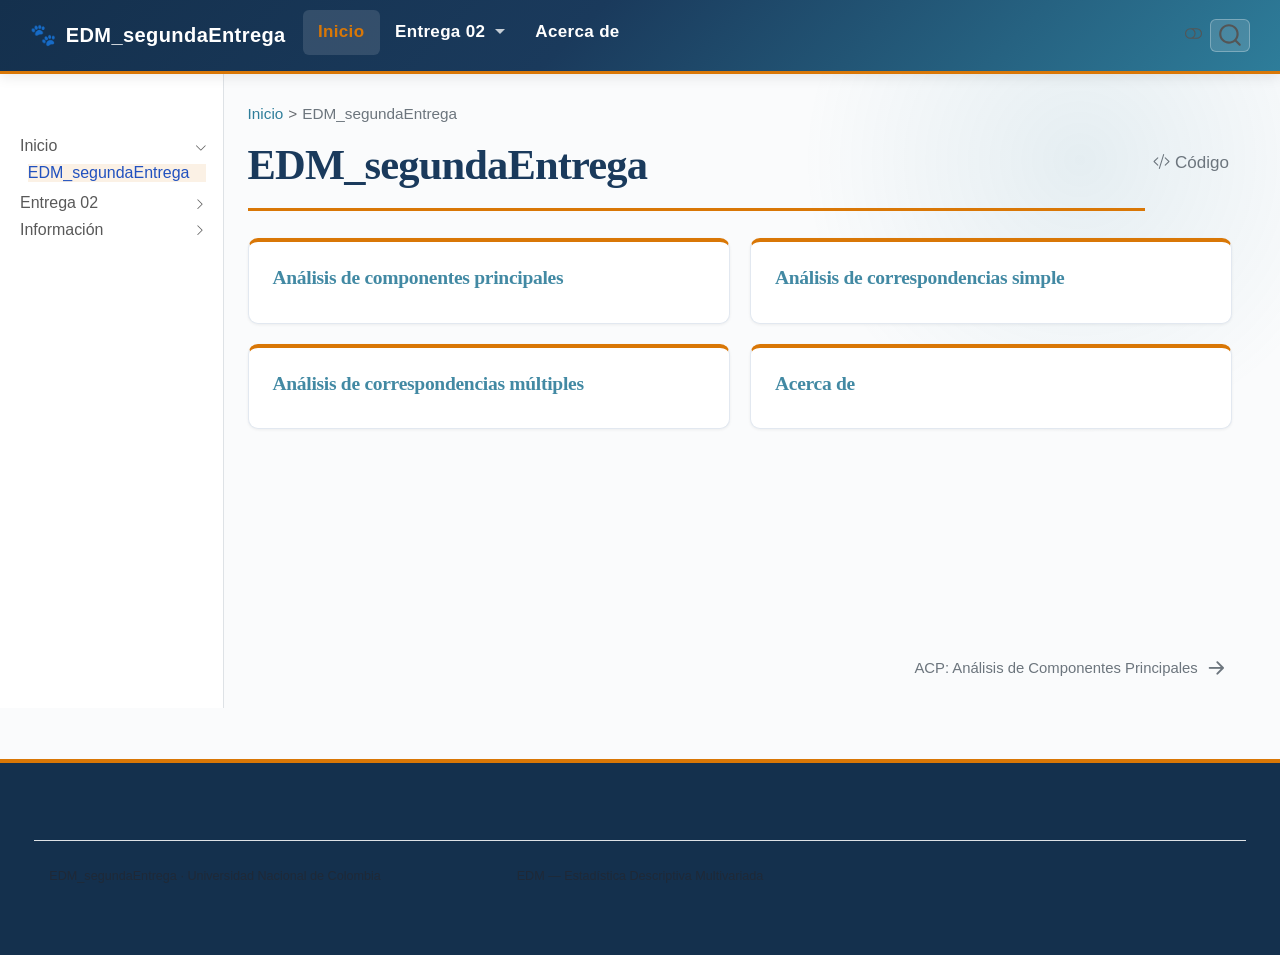
==== index.html @ a20673fd "Built site for gh-pages" ====
<!DOCTYPE html>
<html xmlns="http://www.w3.org/1999/xhtml" lang="es" xml:lang="es"><head>

<meta charset="utf-8">
<meta name="generator" content="quarto-1.10.19">

<meta name="viewport" content="width=device-width, initial-scale=1.0, user-scalable=yes">


<title>EDM_segundaEntrega</title>
<style>
/* Default styles provided by pandoc.
** See https://pandoc.org/MANUAL.html#variables-for-html for config info.
*/
span.smallcaps{font-variant: small-caps;}
div.columns{display: flex; gap: 1.5em;}
div.column{flex: auto;}
@media screen {
div.columns{gap: min(4vw, 1.5em);}
div.column{overflow-x: auto;}
}
div.hanging-indent{margin-left: 1.5em; text-indent: -1.5em;}
ul.task-list{list-style: none;}
ul.task-list li input[type="checkbox"] {
  width: 0.8em;
  margin: 0 0.8em 0.2em -1em; /* quarto-specific, see https://github.com/quarto-dev/quarto-cli/issues/4556 */ 
  vertical-align: middle;
}
/* CSS for syntax highlighting */
html { -webkit-text-size-adjust: 100%; }
pre > code.sourceCode { white-space: pre; position: relative; }
pre > code.sourceCode > span { display: inline-block; line-height: 1.25; }
pre > code.sourceCode > span:empty { height: 1.2em; }
.sourceCode { overflow: visible; }
code.sourceCode > span { color: inherit; text-decoration: inherit; }
div.sourceCode { margin: 1em 0; }
pre.sourceCode { margin: 0; }
@media screen {
div.sourceCode { overflow: auto; }
}
@media print {
pre > code.sourceCode { white-space: pre-wrap; }
pre > code.sourceCode > span { text-indent: -5em; padding-left: 5em; }
}
pre.numberSource code
  { counter-reset: source-line 0; }
pre.numberSource code > span
  { position: relative; left: -4em; counter-increment: source-line; }
pre.numberSource code > span > a:first-child::before
  { content: counter(source-line);
    position: relative; left: -1em; text-align: right; vertical-align: baseline;
    border: none; display: inline-block;
    -webkit-touch-callout: none; -webkit-user-select: none;
    -khtml-user-select: none; -moz-user-select: none;
    -ms-user-select: none; user-select: none;
    padding: 0 4px; width: 4em;
  }
pre.numberSource { margin-left: 3em;  padding-left: 4px; }
div.sourceCode
  {   }
@media screen {
pre > code.sourceCode > span > a:first-child::before { text-decoration: underline; }
}
</style>


<script src="site_libs/quarto-nav/quarto-nav.js"></script>
<script src="site_libs/clipboard/clipboard.min.js"></script>
<script src="site_libs/quarto-search/autocomplete.umd.js"></script>
<script src="site_libs/quarto-search/fuse.min.js"></script>
<script src="site_libs/quarto-search/quarto-search.js"></script>
<meta name="quarto:offset" content="./">
<link href="./entregas/PCA.html" rel="next">
<script src="site_libs/quarto-html/quarto.js" type="module"></script>
<script src="site_libs/quarto-html/tabsets/tabsets.js" type="module"></script>
<script src="site_libs/quarto-html/popper.min.js"></script>
<script src="site_libs/quarto-html/tippy.umd.min.js"></script>
<script src="site_libs/quarto-html/anchor.min.js"></script>
<link href="site_libs/quarto-html/tippy.css" rel="stylesheet">
<link href="site_libs/quarto-html/quarto-syntax-highlighting-5c1318cf63eba56dbef7ba16bc7d56f5.css" rel="stylesheet" class="quarto-color-scheme" id="quarto-text-highlighting-styles">
<link href="site_libs/quarto-html/quarto-syntax-highlighting-dark-6453f418aeef366c23116eb9cb0b6816.css" rel="stylesheet" class="quarto-color-scheme quarto-color-alternate" id="quarto-text-highlighting-styles">
<link href="site_libs/quarto-html/quarto-syntax-highlighting-5c1318cf63eba56dbef7ba16bc7d56f5.css" rel="stylesheet" class="quarto-color-scheme-extra" id="quarto-text-highlighting-styles">
<script src="site_libs/bootstrap/bootstrap.min.js"></script>
<link href="site_libs/bootstrap/bootstrap-icons.css" rel="stylesheet">
<link href="site_libs/bootstrap/bootstrap-74d19e79992467fccd1882236d97e988.min.css" rel="stylesheet" append-hash="true" class="quarto-color-scheme" id="quarto-bootstrap" data-mode="light">
<link href="site_libs/bootstrap/bootstrap-dark-070e54764458ee5734a9f7e2965ee2d2.min.css" rel="stylesheet" append-hash="true" class="quarto-color-scheme quarto-color-alternate" id="quarto-bootstrap" data-mode="dark">
<link href="site_libs/bootstrap/bootstrap-74d19e79992467fccd1882236d97e988.min.css" rel="stylesheet" append-hash="true" class="quarto-color-scheme-extra" id="quarto-bootstrap" data-mode="light">
<script id="quarto-search-options" type="application/json">{
  "location": "navbar",
  "copy-button": false,
  "collapse-after": 3,
  "panel-placement": "end",
  "type": "overlay",
  "limit": 30,
  "keyboard-shortcut": [
    "f",
    "/",
    "s"
  ],
  "show-item-context": true,
  "language": {
    "search-no-results-text": "No se han encontrado resultados",
    "search-matching-documents-text": "documentos encontrados",
    "search-copy-link-title": "Copiar el enlace en la búsqueda",
    "search-hide-matches-text": "Ocultar resultados adicionales",
    "search-more-match-text": "resultado adicional en este documento",
    "search-more-matches-text": "resultados adicionales en este documento",
    "search-clear-button-title": "Borrar",
    "search-text-placeholder": "",
    "search-detached-cancel-button-title": "Cancelar",
    "search-submit-button-title": "Enviar",
    "search-label": "Buscar"
  }
}</script>
<style>html{ scroll-behavior: smooth; }</style>
<meta name="author" content="Jared Mijail Ramírez Escalante, María Paula Silva Capera">
<meta name="keywords" content="PetFinder, adopción de mascotas, EDM, R, Quarto">


<link rel="stylesheet" href="styles.css">
</head>

<body class="nav-sidebar docked nav-fixed fullcontent quarto-light"><script id="quarto-html-before-body" type="application/javascript">
    const toggleBodyColorMode = (bsSheetEl) => {
      const mode = bsSheetEl.getAttribute("data-mode");
      const bodyEl = window.document.querySelector("body");
      if (mode === "dark") {
        bodyEl.classList.add("quarto-dark");
        bodyEl.classList.remove("quarto-light");
      } else {
        bodyEl.classList.add("quarto-light");
        bodyEl.classList.remove("quarto-dark");
      }
    }
    const toggleBodyColorPrimary = () => {
      const bsSheetEl = window.document.querySelector("link#quarto-bootstrap:not([rel=disabled-stylesheet])");
      if (bsSheetEl) {
        toggleBodyColorMode(bsSheetEl);
      }
    }
    const setColorSchemeToggle = (alternate) => {
      const toggles = window.document.querySelectorAll('.quarto-color-scheme-toggle');
      for (let i=0; i < toggles.length; i++) {
        const toggle = toggles[i];
        if (toggle) {
          if (alternate) {
            toggle.classList.add("alternate");
          } else {
            toggle.classList.remove("alternate");
          }
        }
      }
    };
    const toggleColorMode = (alternate) => {
      // Switch the stylesheets
      const primaryStylesheets = window.document.querySelectorAll('link.quarto-color-scheme:not(.quarto-color-alternate)');
      const alternateStylesheets = window.document.querySelectorAll('link.quarto-color-scheme.quarto-color-alternate');
      manageTransitions('#quarto-margin-sidebar .nav-link', false);
      if (alternate) {
        // note: dark is layered on light, we don't disable primary!
        enableStylesheet(alternateStylesheets);
        for (const sheetNode of alternateStylesheets) {
          if (sheetNode.id === "quarto-bootstrap") {
            toggleBodyColorMode(sheetNode);
          }
        }
      } else {
        disableStylesheet(alternateStylesheets);
        enableStylesheet(primaryStylesheets)
        toggleBodyColorPrimary();
      }
      manageTransitions('#quarto-margin-sidebar .nav-link', true);
      // Switch the toggles
      setColorSchemeToggle(alternate)
      // Hack to workaround the fact that safari doesn't
      // properly recolor the scrollbar when toggling (#1455)
      if (navigator.userAgent.indexOf('Safari') > 0 && navigator.userAgent.indexOf('Chrome') == -1) {
        manageTransitions("body", false);
        window.scrollTo(0, 1);
        setTimeout(() => {
          window.scrollTo(0, 0);
          manageTransitions("body", true);
        }, 40);
      }
    }
    const disableStylesheet = (stylesheets) => {
      for (let i=0; i < stylesheets.length; i++) {
        const stylesheet = stylesheets[i];
        stylesheet.rel = 'disabled-stylesheet';
      }
    }
    const enableStylesheet = (stylesheets) => {
      for (let i=0; i < stylesheets.length; i++) {
        const stylesheet = stylesheets[i];
        if(stylesheet.rel !== 'stylesheet') { // for Chrome, which will still FOUC without this check
          stylesheet.rel = 'stylesheet';
        }
      }
    }
    const manageTransitions = (selector, allowTransitions) => {
      const els = window.document.querySelectorAll(selector);
      for (let i=0; i < els.length; i++) {
        const el = els[i];
        if (allowTransitions) {
          el.classList.remove('notransition');
        } else {
          el.classList.add('notransition');
        }
      }
    }
    const isFileUrl = () => {
      return window.location.protocol === 'file:';
    }
    const hasAlternateSentinel = () => {
      let styleSentinel = getColorSchemeSentinel();
      if (styleSentinel !== null) {
        return styleSentinel === "alternate";
      } else {
        return false;
      }
    }
    const setStyleSentinel = (alternate) => {
      const value = alternate ? "alternate" : "default";
      if (!isFileUrl()) {
        window.localStorage.setItem("quarto-color-scheme", value);
      } else {
        localAlternateSentinel = value;
      }
    }
    const getColorSchemeSentinel = () => {
      if (!isFileUrl()) {
        const storageValue = window.localStorage.getItem("quarto-color-scheme");
        return storageValue != null ? storageValue : localAlternateSentinel;
      } else {
        return localAlternateSentinel;
      }
    }
    const toggleGiscusIfUsed = (isAlternate, darkModeDefault) => {
      const baseTheme = document.querySelector('#giscus-base-theme')?.value ?? 'light';
      const alternateTheme = document.querySelector('#giscus-alt-theme')?.value ?? 'dark';
      let newTheme = '';
      if(authorPrefersDark) {
        newTheme = isAlternate ? baseTheme : alternateTheme;
      } else {
        newTheme = isAlternate ? alternateTheme : baseTheme;
      }
      const changeGiscusTheme = () => {
        // From: https://github.com/giscus/giscus/issues/336
        const sendMessage = (message) => {
          const iframe = document.querySelector('iframe.giscus-frame');
          if (!iframe) return;
          iframe.contentWindow.postMessage({ giscus: message }, 'https://giscus.app');
        }
        sendMessage({
          setConfig: {
            theme: newTheme
          }
        });
      }
      const isGiscussLoaded = window.document.querySelector('iframe.giscus-frame') !== null;
      if (isGiscussLoaded) {
        changeGiscusTheme();
      }
    };
    const authorPrefersDark = false;
    const darkModeDefault = authorPrefersDark;
      document.querySelector('link#quarto-text-highlighting-styles.quarto-color-scheme-extra').rel = 'disabled-stylesheet';
      document.querySelector('link#quarto-bootstrap.quarto-color-scheme-extra').rel = 'disabled-stylesheet';
    let localAlternateSentinel = darkModeDefault ? 'alternate' : 'default';
    // Dark / light mode switch
    window.quartoToggleColorScheme = () => {
      // Read the current dark / light value
      let toAlternate = !hasAlternateSentinel();
      toggleColorMode(toAlternate);
      setStyleSentinel(toAlternate);
      toggleGiscusIfUsed(toAlternate, darkModeDefault);
      window.dispatchEvent(new Event('resize'));
    };
    // Switch to dark mode if need be
    if (hasAlternateSentinel()) {
      toggleColorMode(true);
    } else {
      toggleColorMode(false);
    }
  </script>

<div id="quarto-search-results"></div>
  <header id="quarto-header" class="headroom fixed-top">
    <nav class="navbar navbar-expand-lg " data-bs-theme="dark">
      <div class="navbar-container container-fluid">
      <div class="navbar-brand-container mx-auto">
    <a class="navbar-brand" href="./index.html">
    <span class="navbar-title">EDM_segundaEntrega</span>
    </a>
  </div>
            <div id="quarto-search" class="" title="Buscar"></div>
          <button class="navbar-toggler" type="button" data-bs-toggle="collapse" data-bs-target="#navbarCollapse" aria-controls="navbarCollapse" role="menu" aria-expanded="false" aria-label="Navegación de palanca" onclick="if (window.quartoToggleHeadroom) { window.quartoToggleHeadroom(); }">
  <span class="navbar-toggler-icon"></span>
</button>
          <div class="collapse navbar-collapse" id="navbarCollapse">
            <ul class="navbar-nav navbar-nav-scroll me-auto">
  <li class="nav-item">
    <a class="nav-link active" href="./index.html" aria-current="page"> 
<span class="menu-text">Inicio</span></a>
  </li>  
  <li class="nav-item dropdown ">
    <a class="nav-link dropdown-toggle" href="#" id="nav-menu-entrega-02" role="link" data-bs-toggle="dropdown" aria-expanded="false">
 <span class="menu-text">Entrega 02</span>
    </a>
    <ul class="dropdown-menu" aria-labelledby="nav-menu-entrega-02">    
        <li>
    <a class="dropdown-item" href="./entregas/PCA.html">
 <span class="dropdown-text">Análisis de Componentes Principales</span></a>
  </li>  
        <li>
    <a class="dropdown-item" href="./entregas/ACS.html">
 <span class="dropdown-text">Análisis de Correspondencias Simple</span></a>
  </li>  
        <li>
    <a class="dropdown-item" href="./entregas/ACM.html">
 <span class="dropdown-text">Análisis de Correspondencias Múltiples</span></a>
  </li>  
    </ul>
  </li>
  <li class="nav-item">
    <a class="nav-link" href="./about.html"> 
<span class="menu-text">Acerca de</span></a>
  </li>  
</ul>
          </div> <!-- /navcollapse -->
            <div class="quarto-navbar-tools">
  <a href="" class="quarto-color-scheme-toggle quarto-navigation-tool  px-1" onclick="window.quartoToggleColorScheme(); return false;" title="Alternar modo oscuro"><i class="bi"></i></a>
</div>
      </div> <!-- /container-fluid -->
    </nav>
  <nav class="quarto-secondary-nav">
    <div class="container-fluid d-flex">
      <button type="button" class="quarto-btn-toggle btn" data-bs-toggle="collapse" role="button" data-bs-target=".quarto-sidebar-collapse-item" aria-controls="quarto-sidebar" aria-expanded="false" aria-label="Alternar barra lateral" onclick="if (window.quartoToggleHeadroom) { window.quartoToggleHeadroom(); }">
        <i class="bi bi-layout-text-sidebar-reverse"></i>
      </button>
        <nav class="quarto-page-breadcrumbs" aria-label="breadcrumb"><ol class="breadcrumb"><li class="breadcrumb-item"><a href="./index.html">Inicio</a></li><li class="breadcrumb-item"><a href="./index.html">EDM_segundaEntrega</a></li></ol></nav>
        <a class="flex-grow-1" role="navigation" data-bs-toggle="collapse" data-bs-target=".quarto-sidebar-collapse-item" aria-controls="quarto-sidebar" aria-expanded="false" aria-label="Alternar barra lateral" onclick="if (window.quartoToggleHeadroom) { window.quartoToggleHeadroom(); }">      
        </a>
      <button type="button" class="btn quarto-search-button" aria-label="Buscar" onclick="window.quartoOpenSearch();">
        <i class="bi bi-search"></i>
      </button>
    </div>
  </nav>
</header>
<!-- content -->
<div id="quarto-content" class="quarto-container page-columns page-rows-contents page-layout-article page-navbar">
<!-- sidebar -->
  <nav id="quarto-sidebar" class="sidebar collapse collapse-horizontal quarto-sidebar-collapse-item sidebar-navigation docked overflow-auto">
        <div class="mt-2 flex-shrink-0 align-items-center">
        <div class="sidebar-search">
        <div id="quarto-search" class="" title="Buscar"></div>
        </div>
        </div>
    <div class="sidebar-menu-container"> 
    <ul class="list-unstyled mt-1">
        <li class="sidebar-item sidebar-item-section">
      <div class="sidebar-item-container"> 
            <a class="sidebar-item-text sidebar-link text-start" data-bs-toggle="collapse" data-bs-target="#quarto-sidebar-section-1" role="navigation" aria-expanded="true">
 <span class="menu-text">Inicio</span></a>
          <a class="sidebar-item-toggle text-start" data-bs-toggle="collapse" data-bs-target="#quarto-sidebar-section-1" role="navigation" aria-expanded="true" aria-label="Alternar sección">
            <i class="bi bi-chevron-right ms-2"></i>
          </a> 
      </div>
      <ul id="quarto-sidebar-section-1" class="collapse list-unstyled sidebar-section depth1 show">  
          <li class="sidebar-item">
  <div class="sidebar-item-container"> 
  <a href="./index.html" class="sidebar-item-text sidebar-link active">
 <span class="menu-text">EDM_segundaEntrega</span></a>
  </div>
</li>
      </ul>
  </li>
        <li class="sidebar-item sidebar-item-section">
      <div class="sidebar-item-container"> 
            <a class="sidebar-item-text sidebar-link text-start collapsed" data-bs-toggle="collapse" data-bs-target="#quarto-sidebar-section-2" role="navigation" aria-expanded="false">
 <span class="menu-text">Entrega 02</span></a>
          <a class="sidebar-item-toggle text-start collapsed" data-bs-toggle="collapse" data-bs-target="#quarto-sidebar-section-2" role="navigation" aria-expanded="false" aria-label="Alternar sección">
            <i class="bi bi-chevron-right ms-2"></i>
          </a> 
      </div>
      <ul id="quarto-sidebar-section-2" class="collapse list-unstyled sidebar-section depth1 ">  
          <li class="sidebar-item">
  <div class="sidebar-item-container"> 
  <a href="./entregas/PCA.html" class="sidebar-item-text sidebar-link">
 <span class="menu-text">ACP: Análisis de Componentes Principales</span></a>
  </div>
</li>
          <li class="sidebar-item">
  <div class="sidebar-item-container"> 
  <a href="./entregas/ACS.html" class="sidebar-item-text sidebar-link">
 <span class="menu-text">EACS: Análisis de correspondencias simple</span></a>
  </div>
</li>
          <li class="sidebar-item">
  <div class="sidebar-item-container"> 
  <a href="./entregas/ACM.html" class="sidebar-item-text sidebar-link">
 <span class="menu-text">ACM: Análisis de correspondencias múltiples</span></a>
  </div>
</li>
      </ul>
  </li>
        <li class="sidebar-item sidebar-item-section">
      <div class="sidebar-item-container"> 
            <a class="sidebar-item-text sidebar-link text-start collapsed" data-bs-toggle="collapse" data-bs-target="#quarto-sidebar-section-3" role="navigation" aria-expanded="false">
 <span class="menu-text">Información</span></a>
          <a class="sidebar-item-toggle text-start collapsed" data-bs-toggle="collapse" data-bs-target="#quarto-sidebar-section-3" role="navigation" aria-expanded="false" aria-label="Alternar sección">
            <i class="bi bi-chevron-right ms-2"></i>
          </a> 
      </div>
      <ul id="quarto-sidebar-section-3" class="collapse list-unstyled sidebar-section depth1 ">  
          <li class="sidebar-item">
  <div class="sidebar-item-container"> 
  <a href="./about.html" class="sidebar-item-text sidebar-link">
 <span class="menu-text">Acerca de</span></a>
  </div>
</li>
      </ul>
  </li>
    </ul>
    </div>
</nav>
<div id="quarto-sidebar-glass" class="quarto-sidebar-collapse-item" data-bs-toggle="collapse" data-bs-target=".quarto-sidebar-collapse-item"></div>
<!-- margin-sidebar -->
    
<!-- main -->
<main class="content" id="quarto-document-content">


<header id="title-block-header" class="quarto-title-block default"><nav class="quarto-page-breadcrumbs quarto-title-breadcrumbs d-none d-lg-block" aria-label="breadcrumb"><ol class="breadcrumb"><li class="breadcrumb-item"><a href="./index.html">Inicio</a></li><li class="breadcrumb-item"><a href="./index.html">EDM_segundaEntrega</a></li></ol></nav>
<div class="quarto-title">
<div class="quarto-title-block"><div><h1 class="title">EDM_segundaEntrega</h1><button type="button" class="btn code-tools-button" id="quarto-code-tools-source"><i class="bi"></i> Código</button></div></div>
</div>



<div class="quarto-title-meta">

    
  
    
  </div>
  


</header>


<div class="card-grid">
<section id="análisis-de-componentes-principales" class="level3 card">
<h3 class="anchored" data-anchor-id="análisis-de-componentes-principales"><a href="./entregas/PCA.html">Análisis de componentes principales</a></h3>
</section>
<section id="análisis-de-correspondencias-simple" class="level3 card">
<h3 class="anchored" data-anchor-id="análisis-de-correspondencias-simple"><a href="./entregas/ACS.html">Análisis de correspondencias simple</a></h3>
</section>
<section id="análisis-de-correspondencias-múltiples" class="level3 card">
<h3 class="anchored" data-anchor-id="análisis-de-correspondencias-múltiples"><a href="./entregas/ACM.html">Análisis de correspondencias múltiples</a></h3>
</section>
<section id="acerca-de" class="level3 card">
<h3 class="anchored" data-anchor-id="acerca-de"><a href="./about.html">Acerca de</a></h3>
</section>
</div>


<!-- -->


<a onclick="window.scrollTo(0, 0); return false;" role="button" id="quarto-back-to-top"><i class="bi bi-arrow-up"></i> Volver arriba</a></main> <!-- /main -->
<script id="quarto-html-after-body" type="application/javascript">
  window.document.addEventListener("DOMContentLoaded", function (event) {
    // Ensure there is a toggle, if there isn't float one in the top right
    if (window.document.querySelector('.quarto-color-scheme-toggle') === null) {
      const a = window.document.createElement('a');
      a.classList.add('top-right');
      a.classList.add('quarto-color-scheme-toggle');
      a.href = "";
      a.onclick = function() { try { window.quartoToggleColorScheme(); } catch {} return false; };
      const i = window.document.createElement("i");
      i.classList.add('bi');
      a.appendChild(i);
      window.document.body.appendChild(a);
    }
    setColorSchemeToggle(hasAlternateSentinel())
    const icon = "";
    const anchorJS = new window.AnchorJS();
    anchorJS.options = {
      placement: 'right',
      icon: icon
    };
    anchorJS.add('.anchored');
    const isCodeAnnotation = (el) => {
      for (const clz of el.classList) {
        if (clz.startsWith('code-annotation-')) {                     
          return true;
        }
      }
      return false;
    }
    const onCopySuccess = function(e) {
      // button target
      const button = e.trigger;
      // don't keep focus
      button.blur();
      // flash "checked"
      button.classList.add('code-copy-button-checked');
      var currentTitle = button.getAttribute("title");
      button.setAttribute("title", "Copiado");
      let tooltip;
      if (window.bootstrap) {
        button.setAttribute("data-bs-toggle", "tooltip");
        button.setAttribute("data-bs-placement", "left");
        button.setAttribute("data-bs-title", "Copiado");
        tooltip = new bootstrap.Tooltip(button, 
          { trigger: "manual", 
            customClass: "code-copy-button-tooltip",
            offset: [0, -8]});
        tooltip.show();    
      }
      setTimeout(function() {
        if (tooltip) {
          tooltip.hide();
          button.removeAttribute("data-bs-title");
          button.removeAttribute("data-bs-toggle");
          button.removeAttribute("data-bs-placement");
        }
        button.setAttribute("title", currentTitle);
        button.classList.remove('code-copy-button-checked');
      }, 1000);
      // clear code selection
      e.clearSelection();
    }
    const getTextToCopy = function(trigger) {
      const outerScaffold = trigger.parentElement.cloneNode(true);
      const codeEl = outerScaffold.querySelector('code');
      for (const childEl of codeEl.children) {
        if (isCodeAnnotation(childEl)) {
          childEl.remove();
        }
      }
      return codeEl.innerText;
    }
    const clipboard = new window.ClipboardJS('.code-copy-button:not([data-in-quarto-modal])', {
      text: getTextToCopy
    });
    clipboard.on('success', onCopySuccess);
    if (window.document.getElementById('quarto-embedded-source-code-modal')) {
      const clipboardModal = new window.ClipboardJS('.code-copy-button[data-in-quarto-modal]', {
        text: getTextToCopy,
        container: window.document.getElementById('quarto-embedded-source-code-modal')
      });
      clipboardModal.on('success', onCopySuccess);
    }
    const viewSource = window.document.getElementById('quarto-view-source') ||
                       window.document.getElementById('quarto-code-tools-source');
    if (viewSource) {
      const sourceUrl = viewSource.getAttribute("data-quarto-source-url");
      viewSource.addEventListener("click", function(e) {
        if (sourceUrl) {
          // rstudio viewer pane
          if (/\bcapabilities=\b/.test(window.location)) {
            window.open(sourceUrl);
          } else {
            window.location.href = sourceUrl;
          }
        } else {
          const modal = new bootstrap.Modal(document.getElementById('quarto-embedded-source-code-modal'));
          modal.show();
        }
        return false;
      });
    }
    function toggleCodeHandler(show) {
      return function(e) {
        const cellDetails = window.document.querySelectorAll(".cell details.code-fold");
        for (let i=0; i<cellDetails.length; i++) {
          const details = cellDetails[i];
          if (show) {
            details.open = true;
          } else {
            details.removeAttribute("open");
          }
        }
        const cellCodeDivs = window.document.querySelectorAll(".cell div.sourceCode.cell-code");
        const fromCls = show ? "hidden" : "unhidden";
        const toCls = show ? "unhidden" : "hidden";
        for (let i=0; i<cellCodeDivs.length; i++) {
          const codeDiv = cellCodeDivs[i];
          if (codeDiv.classList.contains(fromCls)) {
            codeDiv.classList.remove(fromCls);
            codeDiv.classList.add(toCls);
          } 
        }
        return false;
      }
    }
    const hideAllCode = window.document.getElementById("quarto-hide-all-code");
    if (hideAllCode) {
      hideAllCode.addEventListener("click", toggleCodeHandler(false));
    }
    const showAllCode = window.document.getElementById("quarto-show-all-code");
    if (showAllCode) {
      showAllCode.addEventListener("click", toggleCodeHandler(true));
    }
      var localhostRegex = new RegExp(/^(?:http|https):\/\/localhost\:?[0-9]*\//);
      var mailtoRegex = new RegExp(/^mailto:/);
        var filterRegex = new RegExp('/' + window.location.host + '/');
      var isInternal = (href) => {
          return filterRegex.test(href) || localhostRegex.test(href) || mailtoRegex.test(href);
      }
      // Inspect non-navigation links and adorn them if external
     var links = window.document.querySelectorAll('a[href]:not(.nav-link):not(.navbar-brand):not(.toc-action):not(.sidebar-link):not(.sidebar-item-toggle):not(.pagination-link):not(.no-external):not([aria-hidden]):not(.dropdown-item):not(.quarto-navigation-tool):not(.about-link)');
      for (var i=0; i<links.length; i++) {
        const link = links[i];
        if (!isInternal(link.href)) {
          // undo the damage that might have been done by quarto-nav.js in the case of
          // links that we want to consider external
          if (link.dataset.originalHref !== undefined) {
            link.href = link.dataset.originalHref;
          }
            // target, if specified
            link.setAttribute("target", "_blank");
            if (link.getAttribute("rel") === null) {
              link.setAttribute("rel", "noopener");
            }
            // default icon
            link.classList.add("external");
        }
      }
    function tippyHover(el, contentFn, onTriggerFn, onUntriggerFn) {
      const config = {
        allowHTML: true,
        maxWidth: 500,
        delay: 100,
        arrow: false,
        appendTo: function(el) {
            return el.parentElement;
        },
        interactive: true,
        interactiveBorder: 10,
        theme: 'quarto',
        placement: 'bottom-start',
      };
      if (contentFn) {
        config.content = contentFn;
      }
      if (onTriggerFn) {
        config.onTrigger = onTriggerFn;
      }
      if (onUntriggerFn) {
        config.onUntrigger = onUntriggerFn;
      }
      window.tippy(el, config); 
    }
    const noterefs = window.document.querySelectorAll('a[role="doc-noteref"]');
    for (var i=0; i<noterefs.length; i++) {
      const ref = noterefs[i];
      tippyHover(ref, function() {
        // use id or data attribute instead here
        let href = ref.getAttribute('data-footnote-href') || ref.getAttribute('href');
        try { href = new URL(href).hash; } catch {}
        const id = href.replace(/^#\/?/, "");
        const note = window.document.getElementById(id);
        if (note) {
          return note.innerHTML;
        } else {
          return "";
        }
      });
    }
    const xrefs = window.document.querySelectorAll('a.quarto-xref');
    const processXRef = (id, note) => {
      // Strip column container classes
      const stripColumnClz = (el) => {
        el.classList.remove("page-full", "page-columns");
        if (el.children) {
          for (const child of el.children) {
            stripColumnClz(child);
          }
        }
      }
      stripColumnClz(note)
      if (id === null || id.startsWith('sec-')) {
        // Special case sections, only their first couple elements
        const container = document.createElement("div");
        if (note.children && note.children.length > 2) {
          container.appendChild(note.children[0].cloneNode(true));
          for (let i = 1; i < note.children.length; i++) {
            const child = note.children[i];
            if (child.tagName === "P" && child.innerText === "") {
              continue;
            } else {
              container.appendChild(child.cloneNode(true));
              break;
            }
          }
          if (window.Quarto?.typesetMath) {
            window.Quarto.typesetMath(container);
          }
          return container.innerHTML
        } else {
          if (window.Quarto?.typesetMath) {
            window.Quarto.typesetMath(note);
          }
          return note.innerHTML;
        }
      } else {
        // Remove any anchor links if they are present
        const anchorLink = note.querySelector('a.anchorjs-link');
        if (anchorLink) {
          anchorLink.remove();
        }
        if (window.Quarto?.typesetMath) {
          window.Quarto.typesetMath(note);
        }
        if (note.classList.contains("callout")) {
          return note.outerHTML;
        } else {
          return note.innerHTML;
        }
      }
    }
    for (var i=0; i<xrefs.length; i++) {
      const xref = xrefs[i];
      tippyHover(xref, undefined, function(instance) {
        instance.disable();
        let url = xref.getAttribute('href');
        let hash = undefined; 
        if (url.startsWith('#')) {
          hash = url;
        } else {
          try { hash = new URL(url).hash; } catch {}
        }
        if (hash) {
          const id = hash.replace(/^#\/?/, "");
          const note = window.document.getElementById(id);
          if (note !== null) {
            try {
              const html = processXRef(id, note.cloneNode(true));
              instance.setContent(html);
            } finally {
              instance.enable();
              instance.show();
            }
          } else {
            // See if we can fetch this
            fetch(url.split('#')[0])
            .then(res => res.text())
            .then(html => {
              const parser = new DOMParser();
              const htmlDoc = parser.parseFromString(html, "text/html");
              const note = htmlDoc.getElementById(id);
              if (note !== null) {
                const html = processXRef(id, note);
                instance.setContent(html);
              } 
            }).finally(() => {
              instance.enable();
              instance.show();
            });
          }
        } else {
          // See if we can fetch a full url (with no hash to target)
          // This is a special case and we should probably do some content thinning / targeting
          fetch(url)
          .then(res => res.text())
          .then(html => {
            const parser = new DOMParser();
            const htmlDoc = parser.parseFromString(html, "text/html");
            const note = htmlDoc.querySelector('main.content');
            if (note !== null) {
              // This should only happen for chapter cross references
              // (since there is no id in the URL)
              // remove the first header
              if (note.children.length > 0 && note.children[0].tagName === "HEADER") {
                note.children[0].remove();
              }
              const html = processXRef(null, note);
              instance.setContent(html);
            } 
          }).finally(() => {
            instance.enable();
            instance.show();
          });
        }
      }, function(instance) {
      });
    }
        let selectedAnnoteEl;
        const selectorForAnnotation = ( cell, annotation) => {
          let cellAttr = 'data-code-cell="' + cell + '"';
          let lineAttr = 'data-code-annotation="' +  annotation + '"';
          const selector = 'span[' + cellAttr + '][' + lineAttr + ']';
          return selector;
        }
        const selectCodeLines = (annoteEl) => {
          const doc = window.document;
          const targetCell = annoteEl.getAttribute("data-target-cell");
          const targetAnnotation = annoteEl.getAttribute("data-target-annotation");
          const annoteSpan = window.document.querySelector(selectorForAnnotation(targetCell, targetAnnotation));
          const lines = annoteSpan.getAttribute("data-code-lines").split(",");
          const lineIds = lines.map((line) => {
            return targetCell + "-" + line;
          })
          let top = null;
          let height = null;
          let parent = null;
          if (lineIds.length > 0) {
              //compute the position of the single el (top and bottom and make a div)
              const el = window.document.getElementById(lineIds[0]);
              top = el.offsetTop;
              height = el.offsetHeight;
              parent = el.parentElement.parentElement;
            if (lineIds.length > 1) {
              const lastEl = window.document.getElementById(lineIds[lineIds.length - 1]);
              const bottom = lastEl.offsetTop + lastEl.offsetHeight;
              height = bottom - top;
            }
            if (top !== null && height !== null && parent !== null) {
              // cook up a div (if necessary) and position it 
              let div = window.document.getElementById("code-annotation-line-highlight");
              if (div === null) {
                div = window.document.createElement("div");
                div.setAttribute("id", "code-annotation-line-highlight");
                div.style.position = 'absolute';
                parent.appendChild(div);
              }
              div.style.top = top - 2 + "px";
              div.style.height = height + 4 + "px";
              div.style.left = 0;
              let gutterDiv = window.document.getElementById("code-annotation-line-highlight-gutter");
              if (gutterDiv === null) {
                gutterDiv = window.document.createElement("div");
                gutterDiv.setAttribute("id", "code-annotation-line-highlight-gutter");
                gutterDiv.style.position = 'absolute';
                const codeCell = window.document.getElementById(targetCell);
                const gutter = codeCell.querySelector('.code-annotation-gutter');
                gutter.appendChild(gutterDiv);
              }
              gutterDiv.style.top = top - 2 + "px";
              gutterDiv.style.height = height + 4 + "px";
            }
            selectedAnnoteEl = annoteEl;
          }
        };
        const unselectCodeLines = () => {
          const elementsIds = ["code-annotation-line-highlight", "code-annotation-line-highlight-gutter"];
          elementsIds.forEach((elId) => {
            const div = window.document.getElementById(elId);
            if (div) {
              div.remove();
            }
          });
          selectedAnnoteEl = undefined;
        };
          // Handle positioning of the toggle
      window.addEventListener(
        "resize",
        throttle(() => {
          elRect = undefined;
          if (selectedAnnoteEl) {
            selectCodeLines(selectedAnnoteEl);
          }
        }, 10)
      );
      function throttle(fn, ms) {
      let throttle = false;
      let timer;
        return (...args) => {
          if(!throttle) { // first call gets through
              fn.apply(this, args);
              throttle = true;
          } else { // all the others get throttled
              if(timer) clearTimeout(timer); // cancel #2
              timer = setTimeout(() => {
                fn.apply(this, args);
                timer = throttle = false;
              }, ms);
          }
        };
      }
        // Attach click handler to the DT
        const annoteDls = window.document.querySelectorAll('dt[data-target-cell]');
        for (const annoteDlNode of annoteDls) {
          annoteDlNode.addEventListener('click', (event) => {
            const clickedEl = event.target;
            if (clickedEl !== selectedAnnoteEl) {
              unselectCodeLines();
              const activeEl = window.document.querySelector('dt[data-target-cell].code-annotation-active');
              if (activeEl) {
                activeEl.classList.remove('code-annotation-active');
              }
              selectCodeLines(clickedEl);
              clickedEl.classList.add('code-annotation-active');
            } else {
              // Unselect the line
              unselectCodeLines();
              clickedEl.classList.remove('code-annotation-active');
            }
          });
        }
    const findCites = (el) => {
      const parentEl = el.parentElement;
      if (parentEl) {
        const cites = parentEl.dataset.cites;
        if (cites) {
          return {
            el,
            cites: cites.split(' ')
          };
        } else {
          return findCites(el.parentElement)
        }
      } else {
        return undefined;
      }
    };
    var bibliorefs = window.document.querySelectorAll('a[role="doc-biblioref"]');
    for (var i=0; i<bibliorefs.length; i++) {
      const ref = bibliorefs[i];
      const citeInfo = findCites(ref);
      if (citeInfo) {
        tippyHover(citeInfo.el, function() {
          var popup = window.document.createElement('div');
          citeInfo.cites.forEach(function(cite) {
            var citeDiv = window.document.createElement('div');
            citeDiv.classList.add('hanging-indent');
            citeDiv.classList.add('csl-entry');
            var biblioDiv = window.document.getElementById('ref-' + cite);
            if (biblioDiv) {
              citeDiv.innerHTML = biblioDiv.innerHTML;
            }
            popup.appendChild(citeDiv);
          });
          return popup.innerHTML;
        });
      }
    }
  });
  </script>
<nav class="page-navigation">
  <div class="nav-page nav-page-previous">
  </div>
  <div class="nav-page nav-page-next">
      <a href="./entregas/PCA.html" class="pagination-link" aria-label="ACP: Análisis de Componentes Principales">
        <span class="nav-page-text">ACP: Análisis de Componentes Principales</span> <i class="bi bi-arrow-right-short"></i>
      </a>
  </div>
</nav><div class="modal fade" id="quarto-embedded-source-code-modal" tabindex="-1" aria-labelledby="quarto-embedded-source-code-modal-label" aria-hidden="true"><div class="modal-dialog modal-dialog-scrollable"><div class="modal-content"><div class="modal-header"><h5 class="modal-title" id="quarto-embedded-source-code-modal-label">Ejecutar el código</h5><button class="btn-close" data-bs-dismiss="modal"></button></div><div class="modal-body"><div class="">
<div class="code-copy-outer-scaffold"><div class="sourceCode" id="cb1" data-shortcodes="false"><pre class="sourceCode markdown code-with-copy"><code class="sourceCode markdown"><span id="cb1-1"><a href="#cb1-1" aria-hidden="true" tabindex="-1"></a><span class="co">---</span></span>
<span id="cb1-2"><a href="#cb1-2" aria-hidden="true" tabindex="-1"></a><span class="an">title:</span><span class="co"> "EDM_segundaEntrega"</span></span>
<span id="cb1-3"><a href="#cb1-3" aria-hidden="true" tabindex="-1"></a><span class="an">toc:</span><span class="co"> false</span></span>
<span id="cb1-4"><a href="#cb1-4" aria-hidden="true" tabindex="-1"></a><span class="co">---</span></span>
<span id="cb1-5"><a href="#cb1-5" aria-hidden="true" tabindex="-1"></a></span>
<span id="cb1-6"><a href="#cb1-6" aria-hidden="true" tabindex="-1"></a>::: {.card-grid}</span>
<span id="cb1-7"><a href="#cb1-7" aria-hidden="true" tabindex="-1"></a></span>
<span id="cb1-8"><a href="#cb1-8" aria-hidden="true" tabindex="-1"></a>::: {.card}</span>
<span id="cb1-9"><a href="#cb1-9" aria-hidden="true" tabindex="-1"></a><span class="fu">### [Análisis de componentes principales](entregas/PCA.qmd)</span></span>
<span id="cb1-10"><a href="#cb1-10" aria-hidden="true" tabindex="-1"></a>:::</span>
<span id="cb1-11"><a href="#cb1-11" aria-hidden="true" tabindex="-1"></a></span>
<span id="cb1-12"><a href="#cb1-12" aria-hidden="true" tabindex="-1"></a>::: {.card}</span>
<span id="cb1-13"><a href="#cb1-13" aria-hidden="true" tabindex="-1"></a><span class="fu">### [Análisis de correspondencias simple](entregas/ACS.qmd)</span></span>
<span id="cb1-14"><a href="#cb1-14" aria-hidden="true" tabindex="-1"></a>:::</span>
<span id="cb1-15"><a href="#cb1-15" aria-hidden="true" tabindex="-1"></a></span>
<span id="cb1-16"><a href="#cb1-16" aria-hidden="true" tabindex="-1"></a>::: {.card}</span>
<span id="cb1-17"><a href="#cb1-17" aria-hidden="true" tabindex="-1"></a><span class="fu">### [Análisis de correspondencias múltiples](entregas/ACM.qmd)</span></span>
<span id="cb1-18"><a href="#cb1-18" aria-hidden="true" tabindex="-1"></a>:::</span>
<span id="cb1-19"><a href="#cb1-19" aria-hidden="true" tabindex="-1"></a></span>
<span id="cb1-20"><a href="#cb1-20" aria-hidden="true" tabindex="-1"></a>::: {.card}</span>
<span id="cb1-21"><a href="#cb1-21" aria-hidden="true" tabindex="-1"></a><span class="fu">### [Acerca de](about.qmd)</span></span>
<span id="cb1-22"><a href="#cb1-22" aria-hidden="true" tabindex="-1"></a>:::</span>
<span id="cb1-23"><a href="#cb1-23" aria-hidden="true" tabindex="-1"></a></span>
<span id="cb1-24"><a href="#cb1-24" aria-hidden="true" tabindex="-1"></a>:::</span></code></pre></div><button title="Copiar al portapapeles" class="code-copy-button" data-in-quarto-modal=""><i class="bi"></i></button></div>
</div></div></div></div></div>
</div> <!-- /content -->
<footer class="footer">
  <div class="nav-footer">
    <div class="nav-footer-left">
<p>EDM_segundaEntrega · Universidad Nacional de Colombia</p>
</div>   
    <div class="nav-footer-center">
<p>EDM — Estadística Descriptiva Multivariada</p>
</div>
    <div class="nav-footer-right">
      &nbsp;
    </div>
  </div>
</footer>




<script src="site_libs/quarto-html/zenscroll-min.js"></script>
</body></html>
---- site_libs/quarto-html/tippy.css ----
.tippy-box[data-animation=fade][data-state=hidden]{opacity:0}[data-tippy-root]{max-width:calc(100vw - 10px)}.tippy-box{position:relative;background-color:#333;color:#fff;border-radius:4px;font-size:14px;line-height:1.4;white-space:normal;outline:0;transition-property:transform,visibility,opacity}.tippy-box[data-placement^=top]>.tippy-arrow{bottom:0}.tippy-box[data-placement^=top]>.tippy-arrow:before{bottom:-7px;left:0;border-width:8px 8px 0;border-top-color:initial;transform-origin:center top}.tippy-box[data-placement^=bottom]>.tippy-arrow{top:0}.tippy-box[data-placement^=bottom]>.tippy-arrow:before{top:-7px;left:0;border-width:0 8px 8px;border-bottom-color:initial;transform-origin:center bottom}.tippy-box[data-placement^=left]>.tippy-arrow{right:0}.tippy-box[data-placement^=left]>.tippy-arrow:before{border-width:8px 0 8px 8px;border-left-color:initial;right:-7px;transform-origin:center left}.tippy-box[data-placement^=right]>.tippy-arrow{left:0}.tippy-box[data-placement^=right]>.tippy-arrow:before{left:-7px;border-width:8px 8px 8px 0;border-right-color:initial;transform-origin:center right}.tippy-box[data-inertia][data-state=visible]{transition-timing-function:cubic-bezier(.54,1.5,.38,1.11)}.tippy-arrow{width:16px;height:16px;color:#333}.tippy-arrow:before{content:"";position:absolute;border-color:transparent;border-style:solid}.tippy-content{position:relative;padding:5px 9px;z-index:1}
---- site_libs/quarto-html/quarto-syntax-highlighting-5c1318cf63eba56dbef7ba16bc7d56f5.css ----
/* quarto syntax highlight colors */
:root {
  --quarto-hl-al-color: #ff5555;
  --quarto-hl-an-color: #6a737d;
  --quarto-hl-at-color: #d73a49;
  --quarto-hl-bn-color: #005cc5;
  --quarto-hl-bu-color: #d73a49;
  --quarto-hl-ch-color: #032f62;
  --quarto-hl-co-color: #6a737d;
  --quarto-hl-cv-color: #6a737d;
  --quarto-hl-cn-color: #005cc5;
  --quarto-hl-cf-color: #d73a49;
  --quarto-hl-dt-color: #d73a49;
  --quarto-hl-dv-color: #005cc5;
  --quarto-hl-do-color: #6a737d;
  --quarto-hl-er-color: #ff5555;
  --quarto-hl-ex-color: #d73a49;
  --quarto-hl-fl-color: #005cc5;
  --quarto-hl-fu-color: #6f42c1;
  --quarto-hl-im-color: #032f62;
  --quarto-hl-in-color: #6a737d;
  --quarto-hl-kw-color: #d73a49;
  --quarto-hl-op-color: #24292e;
  --quarto-hl-pp-color: #d73a49;
  --quarto-hl-re-color: #6a737d;
  --quarto-hl-sc-color: #005cc5;
  --quarto-hl-ss-color: #032f62;
  --quarto-hl-st-color: #032f62;
  --quarto-hl-va-color: #e36209;
  --quarto-hl-vs-color: #032f62;
  --quarto-hl-wa-color: #ff5555;
}

/* other quarto variables */
:root {
  --quarto-font-monospace: SFMono-Regular, Menlo, Monaco, Consolas, "Liberation Mono", "Courier New", monospace;
}

/* syntax highlight based on Pandoc's rules */
pre > code.sourceCode > span {
  color: #24292e;
}

code.sourceCode > span {
  color: #24292e;
}

div.sourceCode,
div.sourceCode pre.sourceCode {
  color: #24292e;
}

/* Normal */
code span {
  color: #24292e;
}

/* Alert */
code span.al {
  font-weight: bold;
  color: #ff5555;
}

/* Annotation */
code span.an {
  color: #6a737d;
}

/* Attribute */
code span.at {
  color: #d73a49;
}

/* BaseN */
code span.bn {
  color: #005cc5;
}

/* BuiltIn */
code span.bu {
  color: #d73a49;
}

/* ControlFlow */
code span.cf {
  color: #d73a49;
}

/* Char */
code span.ch {
  color: #032f62;
}

/* Constant */
code span.cn {
  color: #005cc5;
}

/* Comment */
code span.co {
  color: #6a737d;
}

/* CommentVar */
code span.cv {
  color: #6a737d;
}

/* Documentation */
code span.do {
  color: #6a737d;
}

/* DataType */
code span.dt {
  color: #d73a49;
}

/* DecVal */
code span.dv {
  color: #005cc5;
}

/* Error */
code span.er {
  color: #ff5555;
  text-decoration: underline;
}

/* Extension */
code span.ex {
  font-weight: bold;
  color: #d73a49;
}

/* Float */
code span.fl {
  color: #005cc5;
}

/* Function */
code span.fu {
  color: #6f42c1;
}

/* Import */
code span.im {
  color: #032f62;
}

/* Information */
code span.in {
  color: #6a737d;
}

/* Keyword */
code span.kw {
  color: #d73a49;
}

/* Operator */
code span.op {
  color: #24292e;
}

/* Preprocessor */
code span.pp {
  color: #d73a49;
}

/* RegionMarker */
code span.re {
  color: #6a737d;
}

/* SpecialChar */
code span.sc {
  color: #005cc5;
}

/* SpecialString */
code span.ss {
  color: #032f62;
}

/* String */
code span.st {
  color: #032f62;
}

/* Variable */
code span.va {
  color: #e36209;
}

/* VerbatimString */
code span.vs {
  color: #032f62;
}

/* Warning */
code span.wa {
  color: #ff5555;
}

.prevent-inlining {
  content: "</";
}

/*# sourceMappingURL=b30846a1f697829215f07ced7fb9b578.css.map */
---- site_libs/quarto-html/quarto-syntax-highlighting-dark-6453f418aeef366c23116eb9cb0b6816.css ----
/* quarto syntax highlight colors */
:root {
  --quarto-hl-al-color: #ff5555;
  --quarto-hl-an-color: #6a737d;
  --quarto-hl-at-color: #f97583;
  --quarto-hl-bn-color: #79b8ff;
  --quarto-hl-bu-color: #f97583;
  --quarto-hl-ch-color: #9ecbff;
  --quarto-hl-co-color: #6a737d;
  --quarto-hl-cv-color: #6a737d;
  --quarto-hl-cn-color: #79b8ff;
  --quarto-hl-cf-color: #f97583;
  --quarto-hl-dt-color: #f97583;
  --quarto-hl-dv-color: #79b8ff;
  --quarto-hl-do-color: #6a737d;
  --quarto-hl-er-color: #ff5555;
  --quarto-hl-ex-color: #f97583;
  --quarto-hl-fl-color: #79b8ff;
  --quarto-hl-fu-color: #b392f0;
  --quarto-hl-im-color: #9ecbff;
  --quarto-hl-in-color: #6a737d;
  --quarto-hl-kw-color: #f97583;
  --quarto-hl-op-color: #e1e4e8;
  --quarto-hl-pp-color: #f97583;
  --quarto-hl-re-color: #6a737d;
  --quarto-hl-sc-color: #79b8ff;
  --quarto-hl-ss-color: #9ecbff;
  --quarto-hl-st-color: #9ecbff;
  --quarto-hl-va-color: #ffab70;
  --quarto-hl-vs-color: #9ecbff;
  --quarto-hl-wa-color: #ff5555;
}

/* other quarto variables */
:root {
  --quarto-font-monospace: SFMono-Regular, Menlo, Monaco, Consolas, "Liberation Mono", "Courier New", monospace;
}

/* syntax highlight based on Pandoc's rules */
pre > code.sourceCode > span {
  color: #e1e4e8;
}

code.sourceCode > span {
  color: #e1e4e8;
}

div.sourceCode,
div.sourceCode pre.sourceCode {
  color: #e1e4e8;
}

/* Normal */
code span {
  color: #e1e4e8;
}

/* Alert */
code span.al {
  font-weight: bold;
  color: #ff5555;
}

/* Annotation */
code span.an {
  color: #6a737d;
}

/* Attribute */
code span.at {
  color: #f97583;
}

/* BaseN */
code span.bn {
  color: #79b8ff;
}

/* BuiltIn */
code span.bu {
  color: #f97583;
}

/* ControlFlow */
code span.cf {
  color: #f97583;
}

/* Char */
code span.ch {
  color: #9ecbff;
}

/* Constant */
code span.cn {
  color: #79b8ff;
}

/* Comment */
code span.co {
  color: #6a737d;
}

/* CommentVar */
code span.cv {
  color: #6a737d;
}

/* Documentation */
code span.do {
  color: #6a737d;
}

/* DataType */
code span.dt {
  color: #f97583;
}

/* DecVal */
code span.dv {
  color: #79b8ff;
}

/* Error */
code span.er {
  color: #ff5555;
  text-decoration: underline;
}

/* Extension */
code span.ex {
  font-weight: bold;
  color: #f97583;
}

/* Float */
code span.fl {
  color: #79b8ff;
}

/* Function */
code span.fu {
  color: #b392f0;
}

/* Import */
code span.im {
  color: #9ecbff;
}

/* Information */
code span.in {
  color: #6a737d;
}

/* Keyword */
code span.kw {
  color: #f97583;
}

/* Operator */
code span.op {
  color: #e1e4e8;
}

/* Preprocessor */
code span.pp {
  color: #f97583;
}

/* RegionMarker */
code span.re {
  color: #6a737d;
}

/* SpecialChar */
code span.sc {
  color: #79b8ff;
}

/* SpecialString */
code span.ss {
  color: #9ecbff;
}

/* String */
code span.st {
  color: #9ecbff;
}

/* Variable */
code span.va {
  color: #ffab70;
}

/* VerbatimString */
code span.vs {
  color: #9ecbff;
}

/* Warning */
code span.wa {
  color: #ff5555;
}

.prevent-inlining {
  content: "</";
}

/*# sourceMappingURL=7be72edaaa011beafea6b3ea24d852df.css.map */
---- site_libs/quarto-html/quarto-syntax-highlighting-5c1318cf63eba56dbef7ba16bc7d56f5.css ----
/* quarto syntax highlight colors */
:root {
  --quarto-hl-al-color: #ff5555;
  --quarto-hl-an-color: #6a737d;
  --quarto-hl-at-color: #d73a49;
  --quarto-hl-bn-color: #005cc5;
  --quarto-hl-bu-color: #d73a49;
  --quarto-hl-ch-color: #032f62;
  --quarto-hl-co-color: #6a737d;
  --quarto-hl-cv-color: #6a737d;
  --quarto-hl-cn-color: #005cc5;
  --quarto-hl-cf-color: #d73a49;
  --quarto-hl-dt-color: #d73a49;
  --quarto-hl-dv-color: #005cc5;
  --quarto-hl-do-color: #6a737d;
  --quarto-hl-er-color: #ff5555;
  --quarto-hl-ex-color: #d73a49;
  --quarto-hl-fl-color: #005cc5;
  --quarto-hl-fu-color: #6f42c1;
  --quarto-hl-im-color: #032f62;
  --quarto-hl-in-color: #6a737d;
  --quarto-hl-kw-color: #d73a49;
  --quarto-hl-op-color: #24292e;
  --quarto-hl-pp-color: #d73a49;
  --quarto-hl-re-color: #6a737d;
  --quarto-hl-sc-color: #005cc5;
  --quarto-hl-ss-color: #032f62;
  --quarto-hl-st-color: #032f62;
  --quarto-hl-va-color: #e36209;
  --quarto-hl-vs-color: #032f62;
  --quarto-hl-wa-color: #ff5555;
}

/* other quarto variables */
:root {
  --quarto-font-monospace: SFMono-Regular, Menlo, Monaco, Consolas, "Liberation Mono", "Courier New", monospace;
}

/* syntax highlight based on Pandoc's rules */
pre > code.sourceCode > span {
  color: #24292e;
}

code.sourceCode > span {
  color: #24292e;
}

div.sourceCode,
div.sourceCode pre.sourceCode {
  color: #24292e;
}

/* Normal */
code span {
  color: #24292e;
}

/* Alert */
code span.al {
  font-weight: bold;
  color: #ff5555;
}

/* Annotation */
code span.an {
  color: #6a737d;
}

/* Attribute */
code span.at {
  color: #d73a49;
}

/* BaseN */
code span.bn {
  color: #005cc5;
}

/* BuiltIn */
code span.bu {
  color: #d73a49;
}

/* ControlFlow */
code span.cf {
  color: #d73a49;
}

/* Char */
code span.ch {
  color: #032f62;
}

/* Constant */
code span.cn {
  color: #005cc5;
}

/* Comment */
code span.co {
  color: #6a737d;
}

/* CommentVar */
code span.cv {
  color: #6a737d;
}

/* Documentation */
code span.do {
  color: #6a737d;
}

/* DataType */
code span.dt {
  color: #d73a49;
}

/* DecVal */
code span.dv {
  color: #005cc5;
}

/* Error */
code span.er {
  color: #ff5555;
  text-decoration: underline;
}

/* Extension */
code span.ex {
  font-weight: bold;
  color: #d73a49;
}

/* Float */
code span.fl {
  color: #005cc5;
}

/* Function */
code span.fu {
  color: #6f42c1;
}

/* Import */
code span.im {
  color: #032f62;
}

/* Information */
code span.in {
  color: #6a737d;
}

/* Keyword */
code span.kw {
  color: #d73a49;
}

/* Operator */
code span.op {
  color: #24292e;
}

/* Preprocessor */
code span.pp {
  color: #d73a49;
}

/* RegionMarker */
code span.re {
  color: #6a737d;
}

/* SpecialChar */
code span.sc {
  color: #005cc5;
}

/* SpecialString */
code span.ss {
  color: #032f62;
}

/* String */
code span.st {
  color: #032f62;
}

/* Variable */
code span.va {
  color: #e36209;
}

/* VerbatimString */
code span.vs {
  color: #032f62;
}

/* Warning */
code span.wa {
  color: #ff5555;
}

.prevent-inlining {
  content: "</";
}

/*# sourceMappingURL=b30846a1f697829215f07ced7fb9b578.css.map */
---- styles.css ----
/* ===========================================================================
   EDM_PetFinder — hoja de estilos del sitio
   ---------------------------------------------------------------------------
   Organización:
     1. Variables de diseño (tema claro / oscuro)
     2. Base tipográfica y layout
     3. Barra de navegación
     4. Barra lateral y tabla de contenido
     5. Títulos, encabezados y banner
     6. Código, tablas, callouts, citas
     7. Componentes propios: hero, tarjetas, KPI, chips, cronograma
     8. Pie de página, utilidades y animaciones
     9. Responsive
    10. Impresión / exportar a PDF
   =========================================================================== */

/* ---------------------------------------------------------------- 1. Variables */
:root {
  /* Paleta institucional */
  --color-primary: #1a3a5c;         /* Azul académico profundo */
  --color-secondary: #2e7d9a;       /* Azul petróleo */
  --color-accent: #d97706;          /* Ámbar para acentos */
  --color-accent-2: #0f766e;        /* Verde teal estadístico */
  --color-danger: #dc2626;

  /* Superficies y texto */
  --color-bg: #fafbfc;
  --color-bg-alt: #f1f5f9;
  --color-surface: #ffffff;
  --color-surface-soft: #f8fafc;
  --color-text: #1f2937;
  --color-text-soft: #4b5563;
  --color-border: #e2e8f0;
  --color-code-bg: #f6f8fa;         /* fondo claro: el código siempre se lee */
  --color-code-text: #1a1a1a;

  /* Tipografía */
  --font-serif: "Source Serif Pro", "Georgia", "Cambria", serif;
  --font-sans: "Inter", "Segoe UI", -apple-system, sans-serif;
  --font-mono: "JetBrains Mono", "Fira Code", "Consolas", monospace;

  /* Elevación, radios y transiciones */
  --shadow-sm: 0 1px 3px rgba(0, 0, 0, 0.06);
  --shadow-md: 0 4px 12px rgba(0, 0, 0, 0.08);
  --shadow-lg: 0 10px 30px rgba(26, 58, 92, 0.15);
  --radius: 10px;
  --radius-sm: 6px;
  --transition: all 0.25s cubic-bezier(0.4, 0, 0.2, 1);
  --navbar-height: 62px;
}

/* ------------------------------------------------------- Tema oscuro (Quarto) */
html[data-bs-theme="dark"],
body.quarto-dark {
  --color-bg: #0f172a;
  --color-bg-alt: #131f38;
  --color-surface: #16233d;
  --color-surface-soft: #1b2a47;
  --color-text: #e5ecf6;
  --color-text-soft: #a9b8cf;
  --color-border: #2a3c5c;
  --color-code-bg: #0b1220;      /* en oscuro, fondo oscuro y tokens claros */
  --color-code-text: #e8eef7;
  --color-primary: #c7dcf5;
  --color-secondary: #6fb6d1;
  --color-accent: #f0ab4b;
  --color-accent-2: #4fd1c0;
  --shadow-sm: 0 1px 3px rgba(0, 0, 0, 0.4);
  --shadow-md: 0 4px 14px rgba(0, 0, 0, 0.45);
  --shadow-lg: 0 14px 34px rgba(0, 0, 0, 0.55);
}

/* --------------------------------------------------------------- 2. Base */
html {
  scroll-behavior: smooth;
}

body {
  font-family: var(--font-sans);
  color: var(--color-text);
  background-color: var(--color-bg);
  line-height: 1.7;
  font-size: 17px;
  -webkit-font-smoothing: antialiased;
  text-rendering: optimizeLegibility;
}

/* Halo decorativo sutil detrás del contenido */
body::before {
  content: "";
  position: fixed;
  top: -120px;
  right: -80px;
  width: 560px;
  height: 560px;
  background: radial-gradient(circle, rgba(46, 125, 154, 0.10), transparent 70%);
  z-index: 0;
  pointer-events: none;
}

html[data-bs-theme="dark"] body::before,
body.quarto-dark::before {
  background: radial-gradient(circle, rgba(111, 182, 209, 0.12), transparent 70%);
}

main,
#quarto-document-content {
  position: relative;
  z-index: 1;
}

/* Desplazamiento correcto al saltar a un ancla (navbar fija) */
:target,
h1, h2, h3, h4 {
  scroll-margin-top: calc(var(--navbar-height) + 12px);
}

/* Foco visible para navegación con teclado */
a:focus-visible,
button:focus-visible,
.quarto-navigation-tool:focus-visible {
  outline: 3px solid var(--color-accent);
  outline-offset: 2px;
  border-radius: var(--radius-sm);
}

/* ------------------------------------------------------------- 3. Navbar */
.navbar {
  background: linear-gradient(135deg, #14304d, #1a3a5c 45%, var(--color-secondary)) !important;
  box-shadow: var(--shadow-md);
  padding: 0.55rem 1.5rem;
  border-bottom: 3px solid var(--color-accent);
}

.navbar-brand,
.navbar-nav .nav-link,
.navbar .quarto-navigation-tool {
  color: #ffffff !important;
  font-family: var(--font-sans);
  font-weight: 600;
  letter-spacing: 0.02em;
  transition: var(--transition);
}

.navbar-brand {
  font-size: 1.18rem;
  border-bottom: none !important;
  display: flex;
  align-items: center;
  gap: 0.5rem;
}

.navbar-brand::before {
  content: "🐾";
  font-size: 1.25rem;
  line-height: 1;
}

.navbar-brand:hover {
  color: var(--color-accent) !important;
  transform: translateY(-1px);
}

.navbar-nav .nav-link {
  padding: 0.45rem 0.9rem !important;
  border-radius: var(--radius-sm);
  border-bottom: none !important;
  position: relative;
}

.navbar-nav .nav-link:hover,
.navbar-nav .nav-link.active,
.navbar-nav .show > .nav-link {
  background: rgba(255, 255, 255, 0.12);
  color: var(--color-accent) !important;
}

.navbar .dropdown-menu {
  border: 1px solid var(--color-border);
  border-radius: var(--radius);
  box-shadow: var(--shadow-lg);
  padding: 0.4rem;
  margin-top: 0.35rem;
}

.navbar .dropdown-item {
  color: var(--color-text);
  border-radius: var(--radius-sm);
  padding: 0.45rem 0.7rem;
  font-weight: 500;
}

.navbar .dropdown-item:hover,
.navbar .dropdown-item:focus {
  background: rgba(46, 125, 154, 0.14);
  color: var(--color-primary);
}

.quarto-search-button .aa-Form,
.aa-DetachedSearchButton {
  background: rgba(255, 255, 255, 0.14) !important;
  border: 1px solid rgba(255, 255, 255, 0.28) !important;
  color: #ffffff !important;
  border-radius: var(--radius-sm) !important;
}

/* --------------------------------------------------- 4. Sidebar y TOC */
.sidebar {
  background: var(--color-bg-alt);
  border-right: 1px solid var(--color-border);
  padding-top: 1.5rem;
}

.sidebar-title {
  color: var(--color-primary);
  font-family: var(--font-serif);
  font-weight: 700;
  font-size: 0.95rem;
  text-transform: uppercase;
  letter-spacing: 0.08em;
  margin-bottom: 0.8rem;
  padding-bottom: 0.4rem;
  border-bottom: 2px solid var(--color-accent);
}

.sidebar-item {
  border-radius: var(--radius-sm);
  margin-bottom: 2px;
}

.sidebar-item-text {
  color: var(--color-text-soft);
  font-size: 0.94rem;
  transition: var(--transition);
}

.sidebar-item-text:hover {
  color: var(--color-secondary);
}

.sidebar-item-container .active .sidebar-item-text {
  color: var(--color-accent) !important;
  font-weight: 700;
}

.sidebar-item-container .active {
  background: rgba(217, 119, 6, 0.10);
}

#TOC {
  border-left: 3px solid var(--color-accent);
  background: var(--color-surface-soft);
  border-radius: 0 var(--radius) var(--radius) 0;
  padding: 1rem 1rem 1rem 1.2rem;
  margin-bottom: 2rem;
  font-size: 0.92rem;
}

#TOC a {
  color: var(--color-text-soft);
  border-bottom: none;
  display: block;
  padding: 0.15rem 0;
}

#TOC a:hover {
  color: var(--color-secondary);
  padding-left: 4px;
}

#TOC a.active {
  color: var(--color-accent);
  font-weight: 700;
  border-left: 2px solid var(--color-accent);
  padding-left: 6px;
}

/* --------------------------------------------------- 5. Títulos y banner */
h1, h2, h3, h4, h5 {
  font-family: var(--font-serif);
  color: var(--color-primary);
  font-weight: 700;
  letter-spacing: -0.015em;
  line-height: 1.25;
  margin-top: 1.8em;
  margin-bottom: 0.6em;
}

h1 {
  font-size: 2.5rem;
  border-bottom: 3px solid var(--color-accent);
  padding-bottom: 0.4em;
  margin-bottom: 1em;
}

h2 {
  font-size: 1.85rem;
  position: relative;
  padding-left: 0.9em;
  border-bottom: 1px solid var(--color-border);
  padding-bottom: 0.35em;
}

h2::before {
  content: "";
  position: absolute;
  left: 0;
  top: 0.15em;
  width: 6px;
  height: 1.1em;
  background: linear-gradient(180deg, var(--color-secondary), var(--color-accent));
  border-radius: 3px;
}

h3 {
  font-size: 1.38rem;
  color: var(--color-secondary);
}

h4 {
  font-size: 1.05rem;
  color: var(--color-accent-2);
  text-transform: uppercase;
  letter-spacing: 0.06em;
  font-family: var(--font-sans);
  font-weight: 700;
}

.subtitle,
.quarto-title .subtitle {
  color: var(--color-text-soft);
  font-family: var(--font-serif);
  font-style: italic;
  font-weight: 400;
}

.quarto-title-block .title {
  font-family: var(--font-serif);
  color: var(--color-primary);
  font-weight: 800;
  letter-spacing: -0.02em;
}

.quarto-title-meta {
  color: var(--color-text-soft);
  font-size: 0.9rem;
}

.quarto-title-banner {
  background: linear-gradient(135deg, #14304d, #1a3a5c 45%, var(--color-secondary)) !important;
  padding: 3.2rem 2rem;
  border-bottom: 4px solid var(--color-accent);
}

.quarto-title-banner .title,
.quarto-title-banner .subtitle,
.quarto-title-banner .quarto-title-meta,
.quarto-title-banner .quarto-title-meta-heading,
.quarto-title-banner .quarto-title-meta-contents p {
  color: #ffffff !important;
}

.quarto-title-banner .subtitle {
  font-style: italic;
  opacity: 0.92;
}

/* ----------------------------------------------------- 6. Texto y elementos */
p {
  margin-bottom: 1.1em;
  color: var(--color-text);
}

a {
  color: var(--color-secondary);
  text-decoration: none;
  border-bottom: 1px solid transparent;
  transition: color 0.25s cubic-bezier(0.4, 0, 0.2, 1),
              border-color 0.25s cubic-bezier(0.4, 0, 0.2, 1);
  font-weight: 500;
}

a:hover {
  color: var(--color-accent);
  border-bottom-color: var(--color-accent);
}

strong {
  color: var(--color-primary);
  font-weight: 700;
}

em {
  color: var(--color-accent-2);
}

hr {
  border: 0;
  border-top: 1px solid var(--color-border);
  margin: 2.2rem 0;
}

ul, ol {
  padding-left: 1.5rem;
  margin-bottom: 1.2em;
}

li {
  margin-bottom: 0.4em;
  color: var(--color-text);
}

ul li::marker {
  color: var(--color-accent);
  font-weight: bold;
}

ol li::marker {
  color: var(--color-secondary);
  font-weight: 700;
}

blockquote {
  border-left: 4px solid var(--color-accent);
  background: var(--color-bg-alt);
  padding: 1rem 1.5rem;
  margin: 1.5rem 0;
  border-radius: 0 var(--radius) var(--radius) 0;
  color: var(--color-text-soft);
  font-style: italic;
  font-family: var(--font-serif);
  font-size: 1.05rem;
}

blockquote p:last-child {
  margin-bottom: 0;
}

/* ------------------------------------------------------------- 7. Código */
code {
  font-family: var(--font-mono);
  font-size: 0.88em;
  background: rgba(46, 125, 154, 0.12);
  color: var(--color-primary);
  padding: 0.15em 0.4em;
  border-radius: 4px;
  font-weight: 500;
}

html[data-bs-theme="dark"] code,
body.quarto-dark code {
  background: rgba(111, 182, 209, 0.16);
}

pre {
  background: var(--color-code-bg) !important;
  color: var(--color-code-text) !important;
  border-radius: var(--radius);
  padding: 1.2rem 1.4rem;
  box-shadow: var(--shadow-sm);
  border: 1px solid var(--color-border);
  border-left: 4px solid var(--color-accent);
  overflow-x: auto;
  font-size: 0.9rem;
  line-height: 1.6;
}

pre code {
  background: transparent !important;
  color: inherit;
  padding: 0;
  font-size: 1em;
}

/* --- Resaltado de sintaxis con contraste garantizado ---------------------
   Tema claro: palabras clave en azul oscuro, comentarios en verde oscuro,
   cadenas en vino, números en azul petróleo. Fondo claro y texto oscuro.  */
body:not(.quarto-dark) pre code span.kw,
body:not(.quarto-dark) pre code span.im { color: #1a3a5c !important; font-weight: 700; }
body:not(.quarto-dark) pre code span.co { color: #0f5132 !important; font-style: italic; }
body:not(.quarto-dark) pre code span.st,
body:not(.quarto-dark) pre code span.ss,
body:not(.quarto-dark) pre code span.vs { color: #8a2f2f !important; }
body:not(.quarto-dark) pre code span.fu,
body:not(.quarto-dark) pre code span.kf { color: #6b21a8 !important; }
body:not(.quarto-dark) pre code span.dv,
body:not(.quarto-dark) pre code span.fl,
body:not(.quarto-dark) pre code span.cn,
body:not(.quarto-dark) pre code span.bn,
body:not(.quarto-dark) pre code span.sc { color: #0e7490 !important; }
body:not(.quarto-dark) pre code span.op { color: #374151 !important; }
body:not(.quarto-dark) pre code span.va,
body:not(.quarto-dark) pre code span.ot,
body:not(.quarto-dark) pre code span.er { color: #1f2937 !important; }
body:not(.quarto-dark) pre code span.at,
body:not(.quarto-dark) pre code span.an { color: #0f766e !important; }

/* Tema oscuro: mismos roles con tonos claros sobre el fondo oscuro */
body.quarto-dark pre code span.kw,
body.quarto-dark pre code span.im { color: #7cc4e8 !important; font-weight: 700; }
body.quarto-dark pre code span.co { color: #86c99a !important; font-style: italic; }
body.quarto-dark pre code span.st,
body.quarto-dark pre code span.ss,
body.quarto-dark pre code span.vs { color: #f0ab4b !important; }
body.quarto-dark pre code span.fu,
body.quarto-dark pre code span.kf { color: #c9a6ff !important; }
body.quarto-dark pre code span.dv,
body.quarto-dark pre code span.fl,
body.quarto-dark pre code span.cn,
body.quarto-dark pre code span.bn,
body.quarto-dark pre code span.sc { color: #7fd1c0 !important; }
body.quarto-dark pre code span.op { color: #cbd5e1 !important; }
body.quarto-dark pre code span.va,
body.quarto-dark pre code span.ot,
body.quarto-dark pre code span.er { color: #e8eef7 !important; }
body.quarto-dark pre code span.at,
body.quarto-dark pre code span.an { color: #6fb6d1 !important; }

.sourceCode {
  background: transparent;
}

code.sourceCode > span {
  display: inline-block;
  width: 100%;
}

.code-copy-button {
  background: rgba(0, 0, 0, 0.05) !important;
  border: 1px solid rgba(0, 0, 0, 0.18) !important;
  color: #1a1a1a !important;
  border-radius: var(--radius-sm);
}

.code-copy-button:hover {
  background: var(--color-accent) !important;
}

/* Panel de código (code-fold) */
details.code-fold {
  border-left: 4px solid var(--color-secondary);
  border-radius: var(--radius);
  background: var(--color-surface-soft);
  padding: 0.35rem 0.6rem;
  margin-bottom: 1.2rem;
}

details.code-fold > summary {
  color: var(--color-primary);
  font-family: var(--font-sans);
  font-weight: 600;
  font-size: 0.9rem;
  cursor: pointer;
  padding: 0.35rem 0.2rem;
}

details.code-fold > summary:hover {
  color: var(--color-accent);
}

/* ------------------------------------------------------------- Tablas */
table {
  border-collapse: collapse;
  width: 100%;
  margin: 1.5rem 0;
  background: var(--color-surface);
  border-radius: var(--radius);
  overflow: hidden;
  box-shadow: var(--shadow-sm);
  font-size: 0.94rem;
}

thead {
  background: linear-gradient(135deg, #14304d, var(--color-secondary));
  color: #ffffff;
}

th {
  padding: 0.8rem 1rem;
  text-align: left;
  font-weight: 600;
  letter-spacing: 0.03em;
  font-family: var(--font-sans);
  font-size: 0.86rem;
  text-transform: uppercase;
  color: #ffffff !important;
}

td {
  padding: 0.65rem 1rem;
  border-bottom: 1px solid var(--color-border);
  color: var(--color-text);
  vertical-align: top;
}

tbody tr:nth-child(even) {
  background: var(--color-bg-alt);
}

tbody tr:hover {
  background: rgba(46, 125, 154, 0.08);
  transition: var(--transition);
}

/* Las tablas anchas generadas por R pueden desplazarse en horizontal */
.cell-output-display {
  overflow-x: auto;
}

.table-caption,
caption {
  color: var(--color-text-soft);
  font-size: 0.88rem;
  font-style: italic;
}

/* ----------------------------------------------------------- Callouts */
.callout {
  border-radius: var(--radius);
  box-shadow: var(--shadow-sm);
  border-left: 5px solid var(--color-secondary);
  background: var(--color-surface);
  padding: 1rem 1.2rem;
  margin: 1.5rem 0;
  /* Solo se anima la sombra: animar el color de fondo hace que el cambio de
     tema (claro/oscuro) se quede a medio camino en algunos navegadores. */
  transition: box-shadow 0.25s cubic-bezier(0.4, 0, 0.2, 1);
}

.callout:hover {
  box-shadow: var(--shadow-md);
}

.callout.callout-note {
  border-left-color: var(--color-secondary);
}

.callout.callout-tip {
  border-left-color: var(--color-accent-2);
}

.callout.callout-warning {
  border-left-color: var(--color-accent);
}

.callout.callout-important {
  border-left-color: var(--color-danger);
}

.callout.callout-important .callout-title {
  color: var(--color-danger);
}

.callout-title {
  font-family: var(--font-sans);
  font-weight: 700;
  color: var(--color-primary);
  letter-spacing: 0.02em;
}

/* ------------------------------------------------- Matemáticas y figuras */
.katex-display,
.math.display {
  background: var(--color-surface-soft);
  border-left: 4px solid var(--color-accent-2);
  border-radius: var(--radius);
  padding: 1.2rem 1.5rem;
  margin: 1.5rem 0;
  overflow-x: auto;
  box-shadow: var(--shadow-sm);
}

.katex {
  font-size: 1.08em !important;
  color: var(--color-primary);
}

img {
  max-width: 100%;
  height: auto;
  border-radius: var(--radius);
  box-shadow: var(--shadow-md);
  transition: box-shadow 0.25s cubic-bezier(0.4, 0, 0.2, 1),
              transform 0.25s cubic-bezier(0.4, 0, 0.2, 1);
}

img:hover {
  box-shadow: var(--shadow-lg);
}

figure {
  margin: 2rem 0;
  text-align: center;
}

figcaption,
.figure-caption {
  color: var(--color-text-soft);
  font-size: 0.9rem;
  font-style: italic;
  margin-top: 0.6rem;
  font-family: var(--font-sans);
}

/* ------------------------------------------- 8. Componentes del proyecto */
.hero {
  background: linear-gradient(135deg, rgba(20, 48, 77, 0.96), rgba(46, 125, 154, 0.92));
  color: #ffffff;
  border-radius: var(--radius);
  padding: 2.6rem 2.2rem;
  margin: 0 0 2rem 0;
  box-shadow: var(--shadow-lg);
  border-bottom: 4px solid var(--color-accent);
}

.hero h1,
.hero h2,
.hero h3,
.hero h4,
.hero h5 {
  color: #ffffff;
  border: none;
  padding: 0;
}

/* El texto interno del hero necesita contraste sobre el degradado oscuro */
.hero strong {
  color: #ffffff;
}

.hero em {
  color: #f3c37a;
}

.hero code {
  background: rgba(255, 255, 255, 0.18);
  color: #ffffff;
}

.hero a {
  color: #ffffff;
  border-bottom: none;
}

.hero .btn-print {
  background: var(--color-accent);
  color: #1b1b1b !important;
  border-bottom: none !important;
}

.hero .btn-print:hover {
  background: #f0ab4b;
  color: #1b1b1b !important;
}

.hero .btn-ghost {
  color: #ffffff !important;
  border: 1px solid rgba(255, 255, 255, 0.55) !important;
}

.hero .btn-ghost:hover {
  background: rgba(255, 255, 255, 0.16);
  border-color: #ffffff !important;
}

.hero h1 {
  font-size: 2.3rem;
  margin-bottom: 0.35rem;
}

.hero h1::before,
.hero h2::before {
  display: none;
}

.hero p {
  color: rgba(255, 255, 255, 0.92);
  font-size: 1.06rem;
  max-width: 62ch;
}

.hero .chip-group {
  margin-top: 1.2rem;
}

.chip {
  display: inline-block;
  background: rgba(255, 255, 255, 0.16);
  border: 1px solid rgba(255, 255, 255, 0.32);
  color: #ffffff;
  font-size: 0.78rem;
  font-weight: 600;
  letter-spacing: 0.04em;
  text-transform: uppercase;
  padding: 0.25rem 0.7rem;
  border-radius: 999px;
  margin: 0 0.4rem 0.4rem 0;
}

.chip.chip-accent {
  background: var(--color-accent);
  border-color: var(--color-accent);
  color: #1b1b1b;
}

.chip.chip-soft {
  background: var(--color-bg-alt);
  border-color: var(--color-border);
  color: var(--color-text-soft);
}

/* Rejilla de tarjetas enlazadas */
.card-grid {
  display: grid;
  grid-template-columns: repeat(2, minmax(0, 1fr));
  gap: 1.2rem;
  margin: 1.6rem 0;
}

.card-grid > div,
.card {
  background: var(--color-surface);
  border-radius: var(--radius);
  padding: 1.2rem 1.4rem;
  border: 1px solid var(--color-border);
  border-top: 4px solid var(--color-accent);
  box-shadow: var(--shadow-sm);
  transition: transform 0.25s cubic-bezier(0.4, 0, 0.2, 1),
              box-shadow 0.25s cubic-bezier(0.4, 0, 0.2, 1),
              border-color 0.25s cubic-bezier(0.4, 0, 0.2, 1);
}

.card-grid > div:hover,
.card:hover {
  transform: translateY(-4px);
  box-shadow: var(--shadow-lg);
  border-top-color: var(--color-secondary);
}

.card-grid h3,
.card h3 {
  margin-top: 0.2rem;
  font-size: 1.15rem;
  color: var(--color-primary);
}

.card-grid p,
.card p {
  font-size: 0.95rem;
  color: var(--color-text-soft);
  margin-bottom: 0.5rem;
}

.card-grid a,
.card a {
  font-weight: 600;
}

/* Indicadores numéricos (KPI) */
.kpi-grid {
  display: grid;
  grid-template-columns: repeat(auto-fit, minmax(150px, 1fr));
  gap: 1rem;
  margin: 1.4rem 0;
}

.kpi {
  background: var(--color-surface);
  border: 1px solid var(--color-border);
  border-left: 5px solid var(--color-secondary);
  border-radius: var(--radius);
  padding: 1rem 1.1rem;
  box-shadow: var(--shadow-sm);
  text-align: left;
}

.kpi .kpi-value {
  display: block;
  font-family: var(--font-serif);
  font-size: 1.75rem;
  font-weight: 800;
  color: var(--color-primary);
  line-height: 1.1;
}

.kpi .kpi-label {
  display: block;
  font-size: 0.82rem;
  text-transform: uppercase;
  letter-spacing: 0.05em;
  color: var(--color-text-soft);
  margin-top: 0.2rem;
  font-weight: 600;
}

/* Cronograma como línea de tiempo */
.timeline {
  border-left: 3px solid var(--color-border);
  margin: 1.5rem 0 1.5rem 0.6rem;
  padding-left: 1.4rem;
}

.timeline .hito {
  position: relative;
  margin-bottom: 1.1rem;
}

.timeline .hito::before {
  content: "";
  position: absolute;
  left: -1.95rem;
  top: 0.45rem;
  width: 12px;
  height: 12px;
  border-radius: 50%;
  background: var(--color-secondary);
  border: 3px solid var(--color-bg);
}

.timeline .hito.destacado::before {
  background: var(--color-accent);
  box-shadow: 0 0 0 4px rgba(217, 119, 6, 0.18);
}

.timeline .hito strong {
  color: var(--color-primary);
}

/* Botón de impresión / exportar a PDF */
/* Fila autores + botón PDF */
.autor-pdf-row {
  display: flex;
  justify-content: space-between;
  align-items: center;
  gap: 1.5rem;
  flex-wrap: wrap;
  margin: 1rem 0 2rem 0;
  padding: 0.9rem 1.1rem;
  background: var(--color-surface-soft);
  border: 1px solid var(--color-border);
  border-left: 4px solid var(--color-accent);
  border-radius: var(--radius);
}

.autor-info {
  flex: 1 1 auto;
  min-width: 0;
  font-size: 0.95rem;
}

.autor-info p {
  margin: 0.15rem 0 0 0;
}

.autor-info strong {
  display: block;
  font-size: 0.78rem;
  text-transform: uppercase;
  letter-spacing: 0.08em;
  color: var(--color-text-soft);
  font-weight: 700;
  margin-bottom: 0.1rem;
}

.action-bar {
  display: inline-flex;
  align-items: center;
  flex: 0 0 auto;
  margin: 0;
}

button.btn-print,
a.btn-print {
  display: inline-block;
  background: linear-gradient(135deg, var(--color-primary), var(--color-secondary));
  color: #ffffff !important;
  font-family: var(--font-sans);
  font-weight: 600;
  border: none;
  border-bottom: none !important;
  border-radius: 8px;
  padding: 0.55rem 1.1rem;
  cursor: pointer;
  box-shadow: var(--shadow-sm);
  transition: transform 0.25s cubic-bezier(0.4, 0, 0.2, 1),
              box-shadow 0.25s cubic-bezier(0.4, 0, 0.2, 1);
}

button.btn-print:hover,
a.btn-print:hover {
  transform: translateY(-2px);
  box-shadow: var(--shadow-md);
  color: #ffffff !important;
}

.btn-ghost {
  display: inline-block;
  background: transparent;
  color: var(--color-secondary) !important;
  border: 1px solid var(--color-border) !important;
  border-radius: 8px;
  padding: 0.6rem 1.2rem;
  font-weight: 600;
  transition: var(--transition);
}

.btn-ghost:hover {
  border-color: var(--color-secondary) !important;
  background: rgba(46, 125, 154, 0.08);
}

/* Ficha de datos / definición */
.ficha {
  background: var(--color-surface-soft);
  border: 1px solid var(--color-border);
  border-radius: var(--radius);
  padding: 1.1rem 1.3rem;
  margin: 1.4rem 0;
}

.ficha dl {
  margin: 0;
}

.ficha dt {
  font-weight: 700;
  color: var(--color-primary);
  font-size: 0.85rem;
  text-transform: uppercase;
  letter-spacing: 0.05em;
}

.ficha dd {
  margin: 0 0 0.6rem 0;
  color: var(--color-text);
}

.text-gradient {
  background: linear-gradient(135deg, var(--color-primary), var(--color-secondary), var(--color-accent));
  -webkit-background-clip: text;
  -webkit-text-fill-color: transparent;
  background-clip: text;
  font-weight: 800;
}

html[data-bs-theme="dark"] .text-gradient,
body.quarto-dark .text-gradient {
  background: linear-gradient(135deg, #c7dcf5, #6fb6d1, #f0ab4b);
  -webkit-background-clip: text;
  background-clip: text;
}

.highlight-box {
  background: var(--color-surface);
  border: 1px solid var(--color-border);
  border-left: 5px solid var(--color-secondary);
  border-radius: var(--radius);
  padding: 1.2rem 1.5rem;
  margin: 1.5rem 0;
  box-shadow: var(--shadow-sm);
}

/* ------------------------------------------------- 9. Pie, utilidades, animación */
.nav-footer,
.footer,
.page-footer {
  background: #14304d;
  color: #ffffff;
  padding: 1.5rem 2rem;
  margin-top: 3rem;
  border-top: 4px solid var(--color-accent);
  font-size: 0.9rem;
}

.nav-footer a,
.footer a,
.page-footer a {
  color: var(--color-accent) !important;
  border-bottom: none;
}

.page-navigation .page-link {
  color: var(--color-secondary);
}

::-webkit-scrollbar {
  width: 10px;
  height: 10px;
}

::-webkit-scrollbar-track {
  background: var(--color-bg-alt);
}

::-webkit-scrollbar-thumb {
  background: linear-gradient(180deg, var(--color-secondary), var(--color-primary));
  border-radius: 5px;
  border: 2px solid var(--color-bg-alt);
}

::-webkit-scrollbar-thumb:hover {
  background: var(--color-accent);
}

::selection {
  background: rgba(217, 119, 6, 0.25);
  color: var(--color-primary);
}

@keyframes fadeInUp {
  from {
    opacity: 0;
    transform: translateY(15px);
  }
  to {
    opacity: 1;
    transform: translateY(0);
  }
}

main {
  animation: fadeInUp 0.5s ease-out;
}

@media (prefers-reduced-motion: reduce) {
  main {
    animation: none;
  }
  html {
    scroll-behavior: auto;
  }
}

/* ---------------------------------- Ajustes finos del tema oscuro (Quarto) */
/* Quarto cambia de tema intercambiando hojas de estilo, así que algunos
   componentes con fondo propio (Bootstrap: tarjetas y callouts) conservan el
   blanco del tema claro. Se fuerzan aquí, con ámbito de tema oscuro. */
body.quarto-dark .card,
body.quarto-dark .card-grid > div,
html[data-bs-theme="dark"] .card,
html[data-bs-theme="dark"] .card-grid > div,
body.quarto-dark .callout,
body.quarto-dark .callout.callout-style-default,
html[data-bs-theme="dark"] .callout,
html[data-bs-theme="dark"] .callout.callout-style-default {
  background-color: var(--color-surface) !important;
  color: var(--color-text) !important;
}

body.quarto-dark .callout .callout-body,
body.quarto-dark .callout .callout-body-container,
html[data-bs-theme="dark"] .callout .callout-body,
html[data-bs-theme="dark"] .callout .callout-body-container {
  color: var(--color-text) !important;
}

body.quarto-dark .callout .callout-title,
html[data-bs-theme="dark"] .callout .callout-title {
  color: #ffffff !important;
}

body.quarto-dark .ficha,
body.quarto-dark .highlight-box,
body.quarto-dark .kpi,
body.quarto-dark table,
html[data-bs-theme="dark"] .ficha,
html[data-bs-theme="dark"] .highlight-box,
html[data-bs-theme="dark"] .kpi,
html[data-bs-theme="dark"] table {
  background-color: var(--color-surface) !important;
}

body.quarto-dark tbody tr:nth-child(even),
html[data-bs-theme="dark"] tbody tr:nth-child(even) {
  background-color: var(--color-bg-alt) !important;
}

body.quarto-dark thead,
html[data-bs-theme="dark"] thead {
  background: linear-gradient(135deg, #1b3350, #245f78) !important;
  color: #ffffff !important;
}

/* ------------------- 9.b Pantallas anchas: aprovechar todo el ancho disponible
   Quarto deja el espacio sobrante en una sola pista al final (5fr), lo que
   produce una banda vacía a la derecha en monitores anchos. Aquí el sobrante se
   reparte entre una pista elástica a cada lado: el bloque (barra lateral +
   contenido + tabla de contenidos) queda centrado, con márgenes simétricos, y
   las columnas laterales ganan ancho. */
@media (min-width: 1500px) {
  body.docked .page-columns,
  body.docked.fullcontent .page-columns,
  body.docked.slimcontent .page-columns,
  body.docked.listing .page-columns {
    grid-template-columns:
      minmax(0, 0.55fr)
      [screen-start] 1.4rem
      [screen-start-inset page-start] minmax(58px, 240px)
      [page-start-inset] 58px
      [body-start-outset] 58px
      [body-start] 1.4rem
      [body-content-start] minmax(500px, calc(1160px - 2.8rem))
      [body-content-end] 1.4rem
      [body-end] 62px
      [body-end-outset] minmax(62px, 292px)
      [page-end-inset] 62px
      [page-end] minmax(0, 0.55fr)
      [screen-end-inset] 1.4rem
      [screen-end];
  }
}

/* ------------------------------------------------------------- 10. Responsive */
@media (max-width: 991px) {
  .navbar-nav .nav-link {
    padding: 0.55rem 0.6rem !important;
  }
}

@media (max-width: 768px) {
  body {
    font-size: 16px;
  }

  h1 {
    font-size: 2rem;
  }

  h2 {
    font-size: 1.5rem;
  }

  h3 {
    font-size: 1.2rem;
  }

  .hero {
    padding: 1.8rem 1.3rem;
  }

  .hero h1 {
    font-size: 1.75rem;
  }

  .quarto-title-banner {
    padding: 2rem 1rem;
  }

  .kpi-grid,
  .card-grid {
    grid-template-columns: 1fr;
  }

  pre {
    padding: 1rem;
    font-size: 0.85rem;
  }
}

/* ------------------------------------------- 11. Impresión / exportar a PDF */
/* ------------------------------------------- 11. Impresión / exportar a PDF */
@media print {
  /* Fuera los elementos de navegación: el PDF debe leerse como documento */
  .navbar,
  .sidebar,
  #quarto-sidebar,
  #quarto-margin-sidebar,
  #quarto-header,
  #TOC,
  .quarto-title-banner,
  .page-navigation,
  .action-bar,
  .nav-footer,
  .page-footer,
  .back-to-top,
  #quarto-search,
  .code-tools-button,
  .code-copy-button {
    display: none !important;
  }

  /* ===== Ancho completo: deshacer la rejilla de columnas de Quarto ===== */
  .page-columns,
  body.docked .page-columns,
  body.docked.fullcontent .page-columns,
  body.docked.slimcontent .page-columns,
  body.docked.listing .page-columns {
    display: block !important;
    grid-template-columns: none !important;
  }

  .page-columns > *,
  .page-columns > main,
  .page-columns .column-body,
  .page-columns .column-page,
  .page-columns .column-screen-inset {
    grid-column: auto !important;
  }

  body.nav-fixed,
  body.docked {
    padding-top: 0 !important;
    margin: 0 !important;
  }

  #quarto-content,
  .content,
  main.content,
  main,
  #quarto-document-content {
    max-width: none !important;
    width: 100% !important;
    margin: 0 !important;
    padding: 0 !important;
  }

  /* Figuras y widgets (plotly) al ancho de la página */
  .html-widget,
  .plotly.html-widget,
  .js-plotly-plot,
  .cell-output-display {
    max-width: 100% !important;
  }

  /* ============================ Base de impresión ====================== */
  body {
    background: #ffffff !important;
    color: #000000 !important;
    font-size: 10.5pt;
    line-height: 1.5;
  }

  body::before {
    display: none;
  }

  main {
    animation: none;
  }

  h1, h2, h3, h4 {
    color: #14304d !important;
    page-break-after: avoid;
  }

  h1 {
    font-size: 19pt;
  }

  h2 {
    font-size: 14pt;
    page-break-before: auto;
  }

  h3 {
    font-size: 12pt;
  }

  p, li, td, th {
    color: #000000 !important;
    orphans: 3;
    widows: 3;
  }

  a {
    color: #14304d !important;
    text-decoration: underline;
  }

  /* Muestra la URL destino de los enlaces externos */
  a[href^="http"]::after {
    content: " <" attr(href) ">";
    font-size: 8pt;
    color: #555555;
  }

  /* Nota: los enlaces internos del sitio no se expanden */
  a[href^="#"]::after {
    content: "";
  }

  /* En la bibliografía el propio texto del enlace ya es la URL: no duplicar */
  .csl-entry a[href^="http"]::after {
    content: "";
  }

  /* ================================ Código ============================= */
  pre {
    background: #f6f8fa !important;
    color: #111111 !important;
    border: 1px solid #cccccc;
    border-left: 4px solid var(--color-accent);
    box-shadow: none;
    white-space: pre-wrap;
    page-break-inside: avoid;
    font-size: 8.5pt;
  }

  pre code {
    color: #111111 !important;
  }

  code {
    background: #f2f4f7 !important;
    color: #111111 !important;
  }

  /* ======================== Callouts, tablas, figuras ================== */
  .callout,
  table,
  figure,
  .ficha,
  .highlight-box,
  .timeline .hito {
    page-break-inside: avoid;
    box-shadow: none;
  }

  .callout {
    background: #ffffff !important;
    border: 1px solid #cccccc;
    border-left: 5px solid var(--color-secondary);
  }

  thead {
    background: #14304d !important;
    -webkit-print-color-adjust: exact;
    print-color-adjust: exact;
  }

  table {
    font-size: 9pt;
    border: 1px solid #cccccc;
  }

  /* ============================ Componentes ============================ */
  .hero {
    background: #ffffff !important;
    color: #000000 !important;
    border: 1px solid #cccccc;
    border-bottom: 4px solid var(--color-accent);
    box-shadow: none;
  }

  .hero h1,
  .hero h2,
  .hero h3,
  .hero h4,
  .hero p,
  .hero strong,
  .hero em,
  .hero a,
  .hero code,
  .hero .btn-ghost {
    color: #000000 !important;
  }

  .hero code {
    background: #f2f4f7 !important;
  }

  .hero .btn-print {
    background: #ffffff !important;
    color: #000000 !important;
    border: 1px solid #999999 !important;
  }

  .chip {
    border: 1px solid #999999;
    color: #333333 !important;
    background: #f2f4f7 !important;
    -webkit-print-color-adjust: exact;
    print-color-adjust: exact;
  }

  /* ======================= panel-tabset en el PDF ====================== */
  /* Mostrar TODOS los paneles, no solo el activo */
  .panel-tabset .tab-content > .tab-pane {
    display: block !important;
    opacity: 1 !important;
    visibility: visible !important;
    page-break-after: always;
    break-after: page;
  }

  .panel-tabset .tab-content > .tab-pane:last-child {
    page-break-after: auto;
    break-after: auto;
  }

  /* Ocultar la barra de pestañas (no tiene sentido sin interacción) */
  .panel-tabset > .nav-tabs,
  .panel-tabset > .nav,
  .panel-tabset .nav-tabs {
    display: none !important;
  }

  /* Mostrar el primer h3 de cada panel como título de la variable.
     En pantalla está oculto; al imprimir aparece. */
  .panel-tabset .tab-pane > h3:first-child {
    display: block !important;
    font-family: var(--font-serif);
    font-size: 15pt;
    color: #14304d !important;
    margin: 0 0 0.7em 0;
    padding-bottom: 0.3em;
    border-bottom: 2px solid var(--color-accent);
    page-break-after: avoid;
  }

  @page {
    margin: 1.8cm 1.6cm;
  }
}

/* El primer h3 de cada panel solo sirve para el PDF: en pantalla se oculta */
.panel-tabset .tab-pane > h3:first-child {
  display: none;
}

/* El primer h3 de cada panel solo sirve para el PDF: en pantalla se oculta */
.panel-tabset .tab-pane > h3:first-child {
  display: none;
}
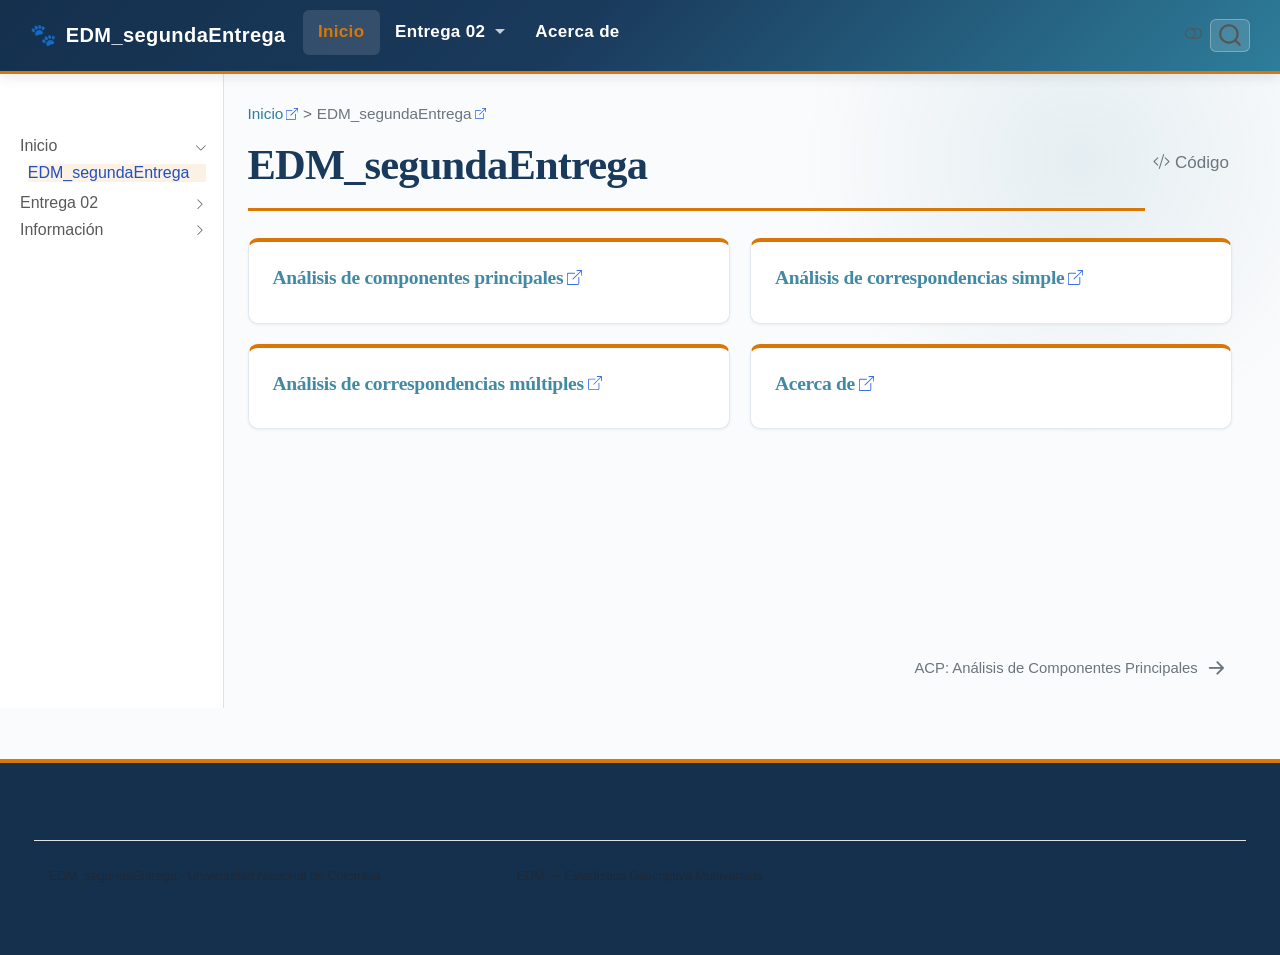
==== commit 4881af3f: "Built site for gh-pages" ====
--- a/index.html
+++ b/index.html
@@ -607,7 +607,7 @@
     }
       var localhostRegex = new RegExp(/^(?:http|https):\/\/localhost\:?[0-9]*\//);
       var mailtoRegex = new RegExp(/^mailto:/);
-        var filterRegex = new RegExp('/' + window.location.host + '/');
+        var filterRegex = new RegExp("https:\/\/JaredMijail\.github\.io\/EDM_PetFInders_2\/");
       var isInternal = (href) => {
           return filterRegex.test(href) || localhostRegex.test(href) || mailtoRegex.test(href);
       }
